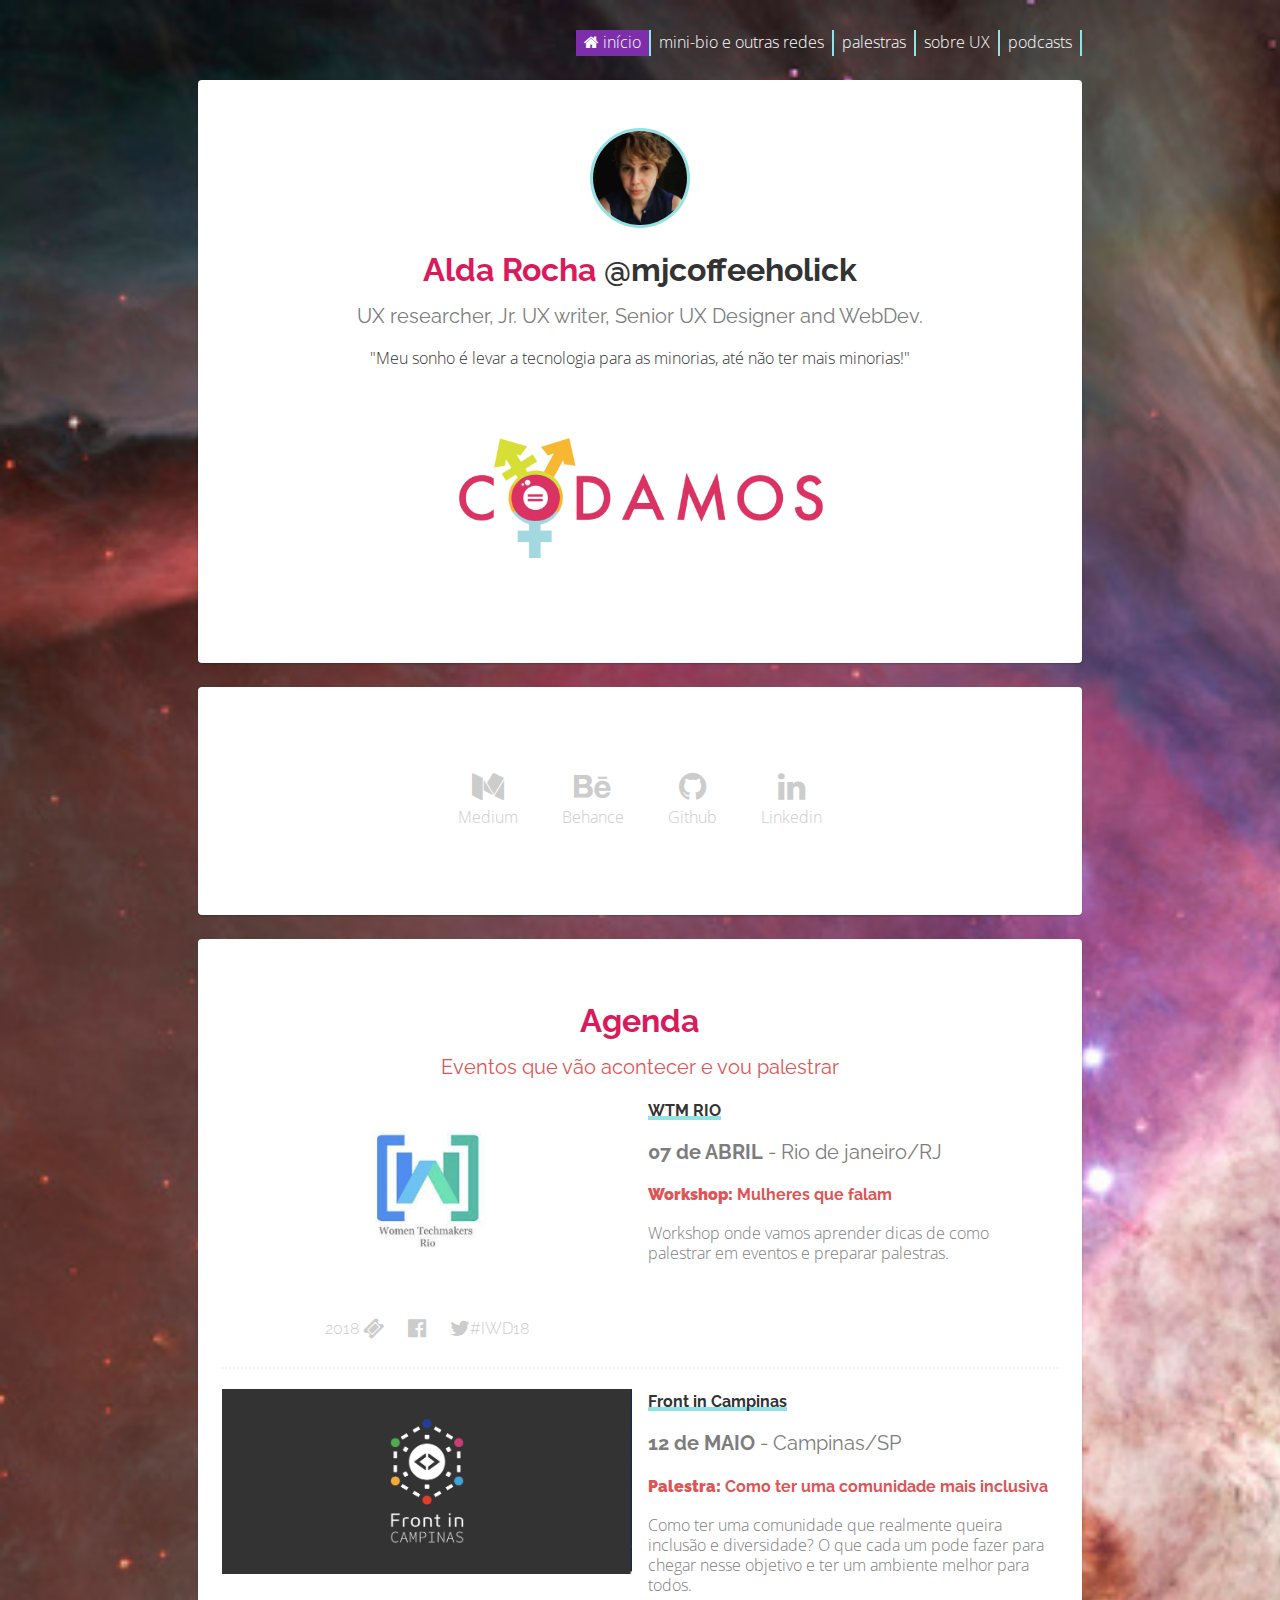
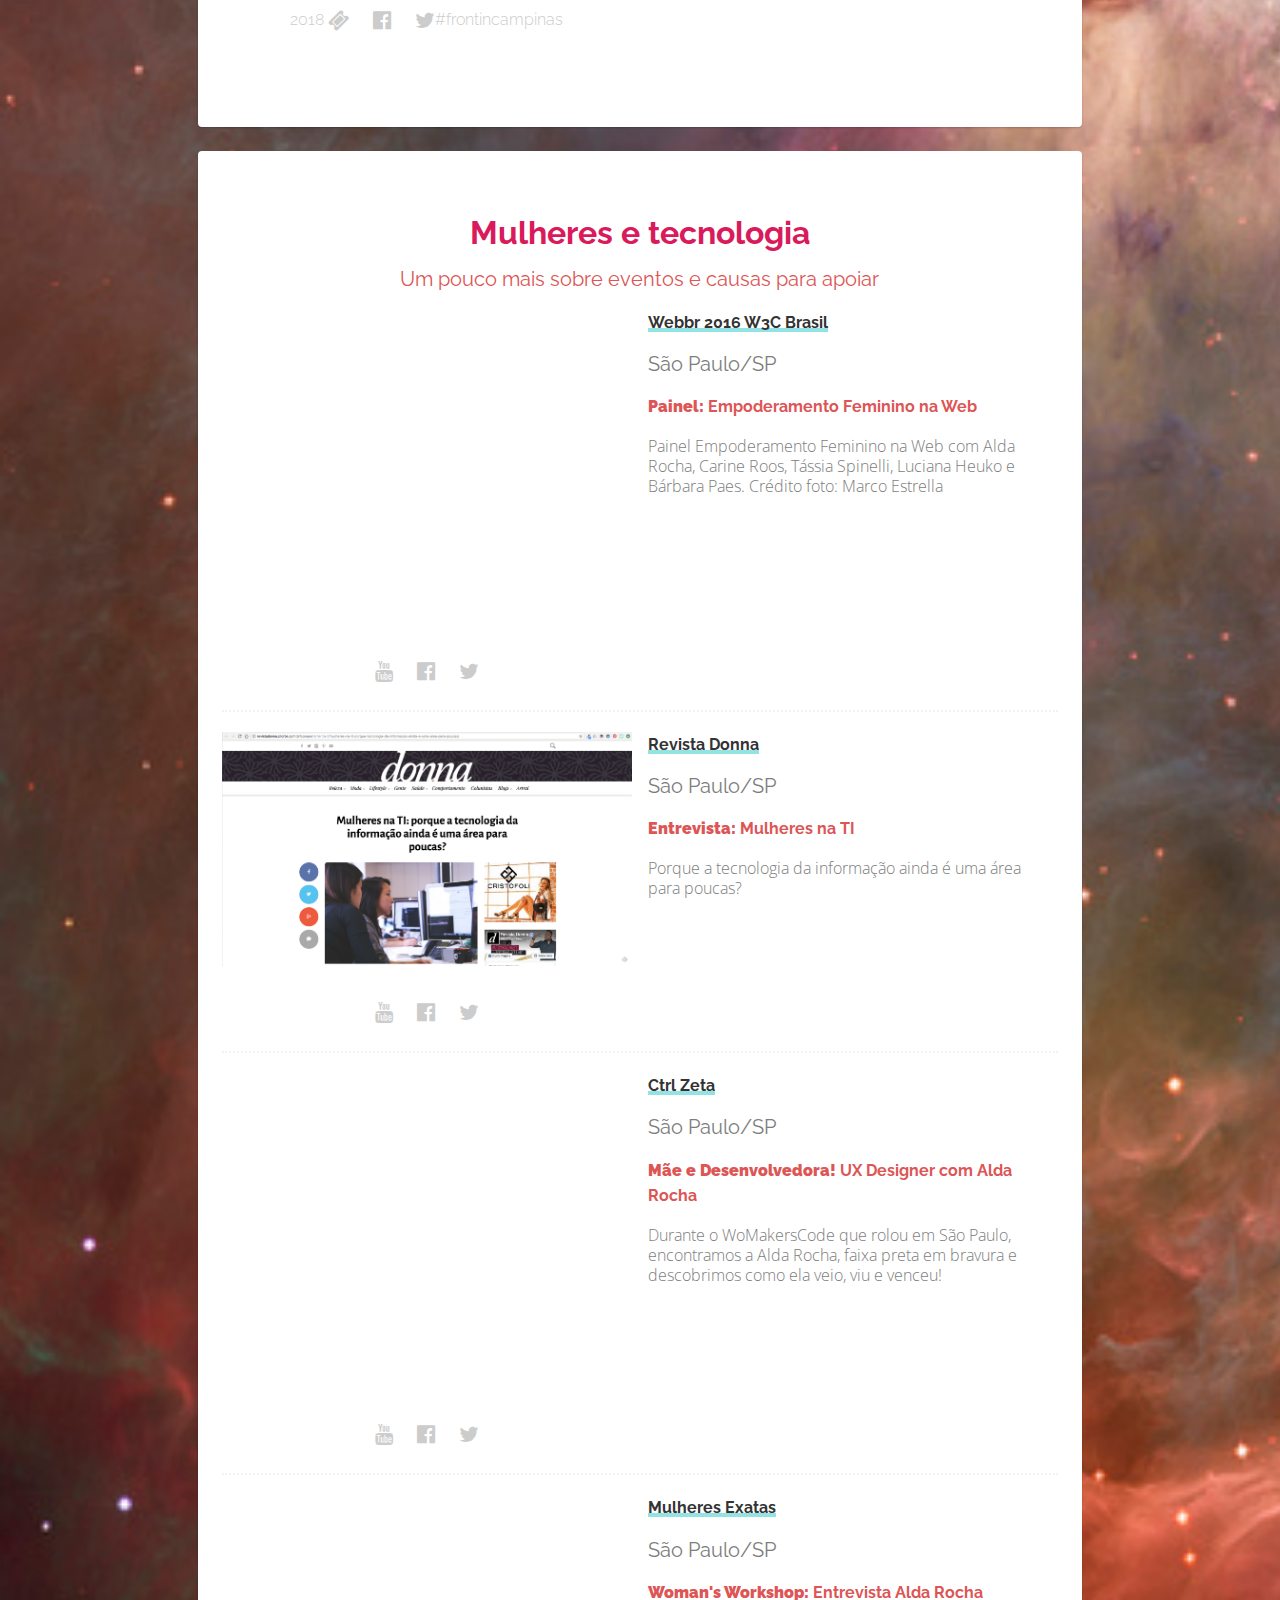
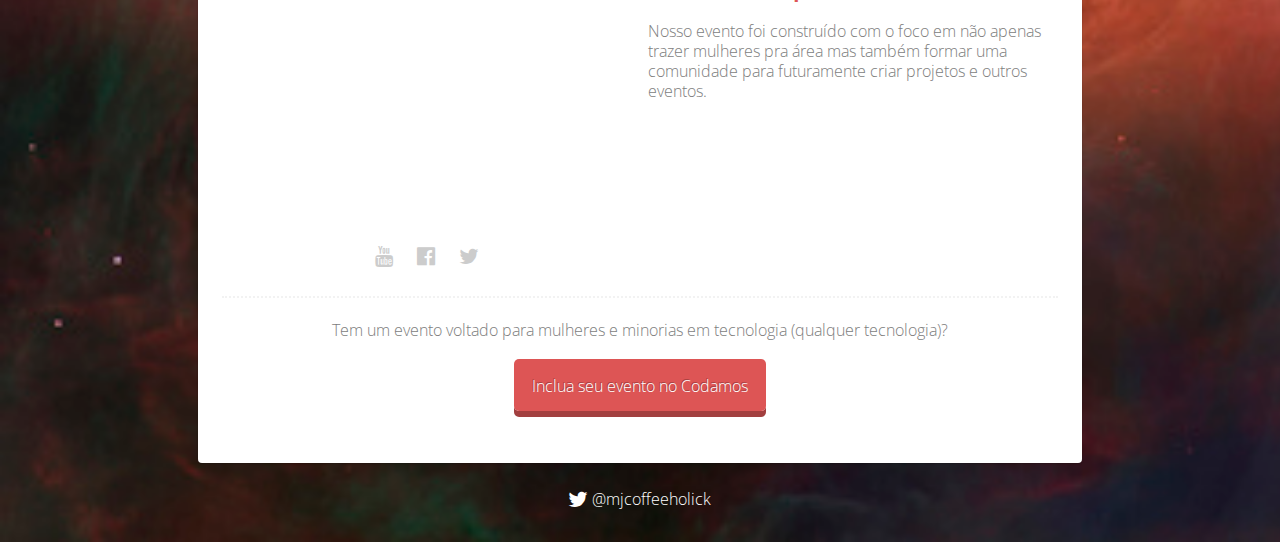
==== index.html @ 458b11f1 "Ajustando informações de agenda" ====
<!DOCTYPE html>
<html>
  <head>
    <meta charset="utf-8">
    <link rel="shortcut icon" type="image/x-icon" href="/favicon.ico">
    <link href="font-awesome/css/font-awesome.min.css" rel="stylesheet">
    <link rel="stylesheet" type="text/css" href="css/style.css">
    <link href='https://fonts.googleapis.com/css?family=Raleway|Open+Sans' rel='stylesheet' type='text/css'>
    <title>Alda Rocha @mjcoffeeholick</title>
  </head>
  <body>
  	<div class="container"> <!-- container -->

      <nav class="top-menu">
        <a href="index.html" class="top-menu-index"><i class="fa fa-home"></i> início</a>
        <a href="mini-bio.html">mini-bio e outras redes</a>
        <a href="palestras.html">palestras</a>
        <a href="sobre-ux.html">sobre UX</a>
        <a href="podcast.html">podcasts</a>
      </nav>

  		<div class="card text-center">
          <img src="images/alda-foto.jpg" alt="Alda Rocha" id="img-profile" class="img-small">
          <h1>Alda Rocha <span class="gray">@mjcoffeeholick</span></h1>
          <h2>UX researcher, Jr. UX writer, Senior UX Designer and WebDev.</h2>
          <p class="gray txt-top">"Meu sonho é levar a tecnologia para as minorias, até não ter mais minorias!"</p>
          <a href="https://www.codamos.club/" target="_blank">
            <img src="images/imagem-redes-codamos.png" alt="Logo do projeto Codamos" id="logo-highlight" alt="Codamos" title="Codamos" >
          </a>
  		</div>

  		<div class="card text-center">
  			<ul class="list-inline">
  				<li class="text-center">
            <a href="https://medium.com/@mjcoffeeholick" target="_blank" alt="Medium" title="Medium">
              <i class="fa fa-medium fa-2x"></i> <br>Medium
            </a>
          </li>
  				<li class="text-center">
  					<a href="https://www.behance.net/aldarocha" target="_blank" alt="Behance" title="Behance">
  						<i class="fa fa-behance fa-2x"></i> <br>Behance
  					</a>
  				</li>
          <li class="text-center">
            <a href="https://github.com/mjcoffeeholick" target="_blank" alt="Github" title="Github">
              <i class="fa fa-github fa-2x"></i> <br>Github
            </a>
          </li>
          <li class="text-center">
            <a href="https://br.linkedin.com/in/mjcoffeeholick" target="_blank" alt="Linkedin" title="Linkedin">
              <i class="fa fa-linkedin fa-2x"></i> <br>Linkedin
            </a>
          </li>
  			</ul>
  		</div>

  		<div class="card text-center">
  			<h1>Agenda</h1>
        <h2 class="especial-pink">Eventos que vão acontecer e vou palestrar</h2>

        <div class="item"> <!-- inicio  -->
          <div class="img-item">
            <img src="images/eventos/wtm-rio.png" alt="WTM Rio">
            <div class="ico-item">
              <ul class="list-inline-event">
                <li>2018 <i class="fa fa-ticket fa-lg"></i></li>
                <li><a href="https://www.facebook.com/semanacomp/" alt="Facebook" title="Facebook" target="_blank"><i class="fa fa-facebook-official fa-lg"></i></a></li>
                <li><a href="https://twitter.com/WTMRio" alt="Twitter" title="Twitter" target="_blank"><i class="fa fa-twitter fa-lg"></i></a><a href="https://twitter.com/search?q=%23IWD18&src=tyah" target="_blank">#IWD18</a></li>
              </ul>
            </div>
          </div>
          <div class="content-item">
            <h3><a href="http://semcomp.com.br/" target="_blank">WTM RIO</a></h3>
            <h2><strong>07 de ABRIL</strong> - Rio de janeiro/RJ</h2>
            <h3 class="especial-pink"><strong>Workshop:</strong> Mulheres que falam</h3>
            <p>Workshop onde vamos aprender dicas de como palestrar em eventos e preparar palestras.</p>
          </div>
          <div class="clear"></div>
        </div> <!-- fim -->

        <div class="item"> <!-- inicio  -->
          <div class="img-item">
            <img src="images/eventos/front-campinas.png" alt="Front in Campinas">
            <div class="ico-item">
              <ul class="list-inline-event">
                <li><a href="https://www.sympla.com.br/front-in-campinas__248102">2018 <i class="fa fa-ticket fa-lg"></i></a></li>
                <li><a href="https://www.facebook.com/CampinasFrontend" alt="Facebook" title="Facebook" target="_blank"><i class="fa fa-facebook-official fa-lg"></i></a></li>
                <li><a href="https://twitter.com/cpsfrontend" alt="Twitter" title="Twitter" target="_blank"><i class="fa fa-twitter fa-lg"></i></a><a href="https://twitter.com/hashtag/frontincampinas?src=hash" target="_blank">#frontincampinas</a></li>
              </ul>
            </div>
          </div>
          <div class="content-item">
            <h3><a href="https://frontincampinas.com.br/" target="_blank">Front in Campinas</a></h3>
            <h2><strong>12 de MAIO</strong> - Campinas/SP</h2>
            <h3 class="especial-pink"><strong>Palestra:</strong> Como ter uma comunidade mais inclusiva</h3>
            <p>Como ter uma comunidade que realmente queira inclusão e diversidade? O que cada um pode fazer para chegar nesse objetivo e ter um ambiente melhor para todos.</p>
          </div>
          <div class="clear"></div>
        </div> <!-- fim -->

        <!--<div class="item"> <!-- inicio
          <div class="img-item">
            <img src="images/eventos/" alt="...">
            <div class="ico-item">
              <ul class="list-inline-event">
                <li><a href="...">2017 <i class="fa fa-ticket fa-lg"></i></a></li>
                <li><a href="..." alt="Facebook" title="Facebook" target="_blank"><i class="fa fa-facebook-official fa-lg"></i></a></li>
                <li><a href="..." alt="Twitter" title="Twitter" target="_blank"><i class="fa fa-twitter fa-lg"></i></a><a href="..." target="_blank">...</a></li>
              </ul>
            </div>
          </div>
          <div class="content-item">
            <h3><a href="..." target="_blank">NOME DO EVENTO</a></h3>
            <h2><strong>DATA</strong> - LOCAL/ESTADO</h2>
            <h3 class="especial-pink"><strong>Palestra:</strong> NOME DA PALESTRA</h3>
            <p>SOBRE A PALESTRA</p>
          </div>
          <div class="clear"></div>
        </div> <!-- fim -->

  		</div> <!-- fim do box agenda -->

      <div class="card text-center">
        <h1>Mulheres e tecnologia</h1>
        <h2 class="especial-pink">Um pouco mais sobre eventos e causas para apoiar</h2>

        <div class="item"><!-- box W3C PAINEL -->
          <div class="img-item">
            <iframe width="100%" height="315" src="https://www.youtube.com/embed/UfJWloq9TZY" frameborder="0" allowfullscreen></iframe>
            <div class="ico-item">
              <ul class="list-inline-event">
                <li><a href="https://www.youtube.com/user/NICbrvideos/videos" alt="Canal" title="Canal" target="_blank"><i class="fa fa-youtube fa-lg"></i></a></li>
                <li><a href="https://www.facebook.com/W3CWebbr" alt="Facebook" title="Facebook" target="_blank"><i class="fa fa-facebook-official fa-lg"></i></a></li>
                <li><a href="https://twitter.com/w3cbrasil" alt="Twitter" title="Twitter" target="_blank"><i class="fa fa-twitter fa-lg"></i></a></li>
              </ul>
            </div>
          </div>
          <div class="content-item">
            <h3><a href="https://youtu.be/UfJWloq9TZY" target="_blank">Webbr 2016 W3C Brasil</a></h3>
            <h2>São Paulo/SP</h2>
            <h3 class="especial-pink"><strong>Painel:</strong> Empoderamento Feminino na Web</h3>
            <p>Painel Empoderamento Feminino na Web com Alda Rocha, Carine Roos, Tássia Spinelli, Luciana Heuko e Bárbara Paes. Crédito foto: Marco Estrella</p>
          </div>

          <div class="clear"></div>
        </div><!-- end box W3C PAINEL -->

        <div class="item"><!-- box Donna -->
          <div class="img-item">
            <img src="images/donna.png" alt="Revista Donna">
            <div class="ico-item">
              <ul class="list-inline-event">
                <li><a href="http://www.youtube.com/channel/UCelCh364oDwlfE4ClkU40-Q" alt="Canal" title="Canal" target="_blank"><i class="fa fa-youtube fa-lg"></i></a></li>
                <li><a href="https://www.facebook.com/RevistaDonna" alt="Facebook" title="Facebook" target="_blank"><i class="fa fa-facebook-official fa-lg"></i></a></li>
                <li><a href="https://twitter.com/revista_donna" alt="Twitter" title="Twitter" target="_blank"><i class="fa fa-twitter fa-lg"></i></a></li>
              </ul>
            </div>
          </div>
          <div class="content-item">
            <h3><a href="http://revistadonna.clicrbs.com.br/comportamento-2/mulheres-na-ti-porque-tecnologia-da-informacao-ainda-e-uma-area-para-poucas/" target="_blank">Revista Donna</a></h3>
            <h2>São Paulo/SP</h2>
            <h3 class="especial-pink"><strong>Entrevista:</strong> Mulheres na TI</h3>
            <p>Porque a tecnologia da informação ainda é uma área para poucas?</p>
          </div>

          <div class="clear"></div>
        </div><!-- end box Donna -->

        <div class="item"><!-- box WO MAKERS CODE -->
          <div class="img-item">
            <iframe width="100%" height="315" src="https://www.youtube.com/embed/pOfCRBAzunU" frameborder="0" allowfullscreen></iframe>
            <div class="ico-item">
              <ul class="list-inline-event">
                <li><a href="https://www.youtube.com/channel/UC1U4Sh5B5YqhzubWl3_Xkrg" alt="Canal" title="Canal" target="_blank"><i class="fa fa-youtube fa-lg"></i></a></li>
                <li><a href="https://www.facebook.com/W3CWebbr" alt="Facebook" title="Facebook" target="_blank"><i class="fa fa-facebook-official fa-lg"></i></a></li>
                <li><a href="https://twitter.com/w3cbrasil" alt="Twitter" title="Twitter" target="_blank"><i class="fa fa-twitter fa-lg"></i></a></li>
              </ul>
            </div>
          </div>
          <div class="content-item">
            <h3><a href="https://www.youtube.com/channel/UC1U4Sh5B5YqhzubWl3_Xkrg" target="_blank">Ctrl Zeta</a></h3>
            <h2>São Paulo/SP</h2>
            <h3 class="especial-pink"><strong>Mãe e Desenvolvedora!</strong> UX Designer com Alda Rocha</h3>
            <p>Durante o WoMakersCode que rolou em São Paulo, encontramos a Alda Rocha, faixa preta em bravura e descobrimos como ela veio, viu e venceu!</p>
          </div>

          <div class="clear"></div>
        </div><!-- end box WO MAKERS CODE -->

        <div class="item"><!-- box MULHERES EXATAS -->
          <div class="img-item">
            <iframe width="100%" height="315" src="https://www.youtube.com/embed/BHLjquGT2ho" frameborder="0" allowfullscreen></iframe>
            <div class="ico-item">
              <ul class="list-inline-event">
                <li><a href="https://www.youtube.com/channel/UChUlwAnSdlxXft-Al-PM2tw" alt="Canal" title="Canal" target="_blank"><i class="fa fa-youtube fa-lg"></i></a></li>
                <li><i class="fa fa-facebook-official fa-lg"></i></li>
                <li><i class="fa fa-twitter fa-lg"></i></li>
              </ul>
            </div>
          </div>
          <div class="content-item">
            <h3><a href="https://www.youtube.com/channel/UChUlwAnSdlxXft-Al-PM2tw" target="_blank">Mulheres Exatas</a></h3>
            <h2>São Paulo/SP</h2>
            <h3 class="especial-pink"><strong>Woman's Workshop:</strong> Entrevista Alda Rocha</h3>
            <p>Nosso evento foi construído com o foco em não apenas trazer mulheres pra área mas também formar uma comunidade para futuramente criar projetos e outros eventos.</p>
          </div>

          <div class="clear"></div>
        </div><!-- end box MULHERES EXATAS -->

          <p class="txt-top">Tem um evento voltado para mulheres e minorias em tecnologia (qualquer tecnologia)?</p>
          <div class="btn-top">
            <a href="https://www.codamos.club/eventos" class="button-3d-red" target="_blank">Inclua seu evento no Codamos</a>
          </div>
      </div>

      <nav class="footer-menu">
          <a href="https://twitter.com/mjcoffeeholick" alt="Twitter" title="Twitter" target="_blank">
            <i class="fa fa-twitter fa-lg" alt="Twitter" title="Twitter"></i> @mjcoffeeholick
          </a>
      </nav>

    </div> <!-- container -->
  </body>
</html>
<!-- end of file -->
---- css/style.css ----
/* style.css */
body {
	background: #EBEBEB;
    background-image: url(../images/bg-space.jpg);
    background-size: cover;
    font-family: 'Open Sans', sans-serif;
    font-weight: 300;
    color: #7d7d7d;
    font-size: 1em;
    line-height: 1.6em;
}

* { box-sizing: border-box; }

h1, h2, h3, h4 {
	font-family: 'Raleway', sans-serif;
}

h1 {
    color: #d91a5b;
    font-size: 2em;
}

h2 {
    font-size: 1.25em;
    font-weight: 400;
}

h3 {
    font-size: 1em;
    font-weight: 300;
}


a {
    text-decoration: none;
    color: #333;
}

h3 a {
    -webkit-box-shadow: inset 0 -4px 0 #93e3e5;
    -moz-box-shadow: inset 0 -4px 0 #93e3e5;
    box-shadow: inset 0 -4px 0 #93e3e5;
    font-weight: bold;
}

h3 a:hover {
    -webkit-box-shadow: inset 0 -4px 0 #93e3e5;
    -moz-box-shadow: inset 0 -4px 0 #93e3e5;
    box-shadow: inset 0 -4px 0 #93e3e5;
    font-weight: bold;
}

h3 a:visited {
    -webkit-box-shadow: inset 0 -4px 0 #238282;
    -moz-box-shadow: inset 0 -4px 0 #238282;
    box-shadow: inset 0 -4px 0 #238282;
    font-weight: bold;
}

h4 a {
    color: #ccc;
    padding: 0;
    margin: 0;
}

h4 a:hover {
    color: #7d7d7d;
    padding: 0;
    margin: 0;
}

ul, menu, dir {
    display: block;
    list-style-type: disc;
    -webkit-margin-before: 1em;
    -webkit-margin-after: 1em;
    -webkit-margin-start: 0px;
    -webkit-margin-end: 0px;
    -webkit-padding-start: 40px;
}

/* IDs */
#img-profile {
    border: 3px solid #93e3e5;
    border-radius: 50%;
}
#logo-highlight {
    width: 50%;
}
#img-2017 {
    width: 50%;
}
/* CLASS */
.titles {font-family: 'Raleway', sans-serif;}
.clear {clear: both;}

.img-small {
    width: 100px;
    height: 100px;
}
.links-ico {
    width: 100%;
    padding-bottom: 20px;
    color: #ccc;
}
.links-ico a {
    width: 100%;
    padding-bottom: 20px;
    color: #7d7d7d;
    text-decoration: none;
}
.links-ico a:visited {
    width: 100%;
    padding-bottom: 20px;
    color: #7d7d7d;
    text-decoration: none;
}
.links-ico a:hover {
    width: 100%;
    padding-bottom: 20px;
    color: #DD5555;
    text-decoration: none;
}
.links-ico-item {
    display: inline;
    margin-right: 5px;
}
.container {
    width: 70%;
    margin: 30px auto;
}
.text-center {
    text-align: center;
}
.top-menu {
    display: flex;
    justify-content: flex-end;
    align-items: center;
    margin: 1.5em 0;
}

.top-menu a {
    padding: 0 0.5em;
    border-right: 2px solid #93e3e5;
    color: #fff;
}

.top-menu a:hover { color: #d91a5b; }

.top-menu-index {
    background: #7d2eaa;
}
.footer-menu {
    display: flex;
    justify-content: center;
    align-items: center;
    margin: 1.5em;
}

.footer-menu a {
    color: #fff;
}

.footer-menu a:hover {
    color: #d91a5b;
}

.card {
    background: #fff;
    padding: 3em 1.5em;
    margin-bottom: 1.5em;
    border-radius: 4px;
    box-shadow: 0px 1px 2px 0px rgba(0, 0, 0, 0.2);
}

.mini-bio {
    display: flex;
    flex-wrap: wrap;
    margin: 3em;
}

.mini-bio-photo {
    flex: 1 0 50%;
}

.mini-bio-content {
    flex: 1 1 50%;
}

.mini-bio-text { text-align: justify; }

.mini-bio-content h2 {
    margin: 1.5em 0;
}
.card-footer {
    background: #fff;
    padding: 20px;
    margin-bottom: 20px;
    border-radius: 4px;
    box-shadow: 0px 1px 2px 0px rgba(0, 0, 0, 0.2);
}
.card-footer p a {
    -webkit-box-shadow: inset 0 -4px 0 #93e3e5;
    -moz-box-shadow: inset 0 -4px 0 #93e3e5;
    box-shadow: inset 0 -4px 0 #93e3e5;
    font-weight: bold;
}
.card-footer p a:hover {
    -webkit-box-shadow: inset 0 -4px 0 #93e3e5;
    -moz-box-shadow: inset 0 -4px 0 #93e3e5;
    box-shadow: inset 0 -4px 0 #93e3e5;
    font-weight: bold;
}
.card-footer p a:visited {
    -webkit-box-shadow: inset 0 -4px 0 #238282;
    -moz-box-shadow: inset 0 -4px 0 #238282;
    box-shadow: inset 0 -4px 0 #238282;
    font-weight: bold;
}
.txt-top {
    font-weight: 300;
    text-align: center;
}
.btn-top {
    text-align: center;
    padding: 15px;
}
.button-3d-red {
    position:relative;
    width: auto;
    color:#fff;
    text-decoration:none;
    text-shadow: -1px -1px #a23f3f;
    border-radius:5px;
    background:#dd5555;
    text-align:center;
    font-size: 1.0em;
    padding:16px 18px 14px;

    -webkit-transition: all 0.1s;
    -moz-transition: all 0.1s;
    transition: all 0.1s;

    -webkit-box-shadow: 0px 6px 0px #a23f3f;
    -moz-box-shadow: 0px 6px 0px #a23f3f;
    box-shadow: 0px 6px 0px #a23f3f;
}
.button-3d-red:hover {
    position:relative;
    width: auto;
    color:#fff;
    text-decoration:none;
    text-shadow: 1px 1px #333;
    border-radius:5px;
    background:#a23f3f;
    text-align:center;
    font-size: 1.0em;
    padding:16px 18px 14px;

    -webkit-transition: all 0.1s;
    -moz-transition: all 0.1s;
    transition: all 0.1s;

    -webkit-box-shadow: 0px 6px 0px #6e2c2c;
    -moz-box-shadow: 0px 6px 0px #6e2c2c;
    box-shadow: 0px 6px 0px #6e2c2c;
}
.button-3d-blue {
    position:relative;
    width: auto;
    color:#fff;
    text-decoration:none;
    text-shadow: -1px -1px #44a8aa;
    border-radius:5px;
    background:#74c6c8;
    text-align:center;
    font-size: 1.0em;
    padding:16px 18px 14px;

    -webkit-transition: all 0.1s;
    -moz-transition: all 0.1s;
    transition: all 0.1s;

    -webkit-box-shadow: 0px 6px 0px #186c6e;
    -moz-box-shadow: 0px 6px 0px #186c6e;
    box-shadow: 0px 6px 0px #186c6e;
}
.button-3d-blue:hover {
    position:relative;
    width: auto;
    color:#fff;
    text-decoration:none;
    text-shadow: 1px 1px #44a8aa;
    border-radius:5px;
    background:#62bec0;
    text-align:center;
    font-size: 1.0em;
    padding:16px 18px 14px;

    -webkit-transition: all 0.1s;
    -moz-transition: all 0.1s;
    transition: all 0.1s;

    -webkit-box-shadow: 0px 6px 0px #186c6e;
    -moz-box-shadow: 0px 6px 0px #186c6e;
    box-shadow: 0px 6px 0px #186c6e;
}
.button-3d-pink {
    position:relative;
    width: auto;
    color:#fff;
    text-decoration:none;
    text-shadow: -1px -1px #a23f3f;
    border-radius:5px;
    background:#dd5555;
    text-align:center;
    font-size: 1.0em;
    padding:16px 18px 14px;

    -webkit-transition: all 0.1s;
    -moz-transition: all 0.1s;
    transition: all 0.1s;

    -webkit-box-shadow: 0px 6px 0px #a23f3f;
    -moz-box-shadow: 0px 6px 0px #a23f3f;
    box-shadow: 0px 6px 0px #a23f3f;
}
.button-3d-pink:hover {
    position:relative;
    width: auto;
    color:#fff;
    text-decoration:none;
    text-shadow: -1px -1px #333;
    border-radius:5px;
    background:#333;
    text-align:center;
    font-size: 1.0em;
    padding:16px 18px 14px;

    -webkit-transition: all 0.1s;
    -moz-transition: all 0.1s;
    transition: all 0.1s;

    -webkit-box-shadow: 0px 6px 0px #a23f3f;
    -moz-box-shadow: 0px 6px 0px #a23f3f;
    box-shadow: 0px 6px 0px #a23f3f;
}
.btn-pink {
    background-color: #ED1E6B;
    color: white;
    font-weight: 500;
    padding: 10px;
    border-radius: 4px;
    text-decoration: none;
}
.btn-pink:hover {
    background-color: #333;
    color: white;
    font-weight: 500;
    padding: 10px;
    border-radius: 4px;
    text-decoration: none;
}
.btn-yellow {
    background-color: #F8B517;
    color: white;
    font-weight: 500;
    padding: 10px;
    border-radius: 4px;
    text-decoration: none;
}
.btn-yellow:hover {
    background-color: #333;
    color: white;
    font-weight: 500;
    padding: 10px;
    border-radius: 4px;
    text-decoration: none;
}
ul.list-inline {
    padding-left: 0;
}
ul.list-inline-event {
    padding-left: 0;
}
ul.list-inline li {
    display: inline-block;
    padding: 20px;
}
ul.list-inline-event li {
    display: inline-block;
    padding: 10px;
    color: #ccc;
}
ul.list-inline a {
	color: #ccc;
    text-decoration: none;
}
ul.list-inline a:hover {
    color: #333;
    text-decoration: none;
}
ul.list-inline-event a {
    color: #ccc;
    text-decoration: none;
}
ul.list-inline-event a:hover {
    color: #333;
    text-decoration: none;
}
.item {
	width: 100%;
	margin-bottom: 20px;
	font-weight: 300;
    font-size: 1em;
    line-height: 1.6em;
    border-bottom: 2px dotted #f2f2f2;
}
.item:last-child {
    border-bottom: none;
}
.item-gray {
	width: 100%;
	margin-bottom: 20px;
	background: #f4f4f4;
	font-weight: 300;
    font-size: 1em;
    line-height: 1.6em;
}
.item img {
	width: 100%;
}
.item-gray img {
	width: 100%;
}
.img-item {
	float: left;
	width: 49%;
}

.img-item-double-left { float: left; width: 50%; object-fit: cover; }
.img-item-double-right { float: right; width: 50%; object-fit: cover; }
.ico-item {
    font-family: 'Raleway', sans-serif;
}

.content-item {
	float: right;
	width: 49%;
	text-align: left;
	margin-left: 2%;
}
.content-item h3 {
	padding: 0px;
	margin: 0px;
	font-weight: bold;
}
.content-item p {
	padding-right: 10px;
    line-height: 20px;
}

/* COLOR CLASS */
.gray {
	color: #333;
}
.especial-pink {
    color: #DD5555;
}
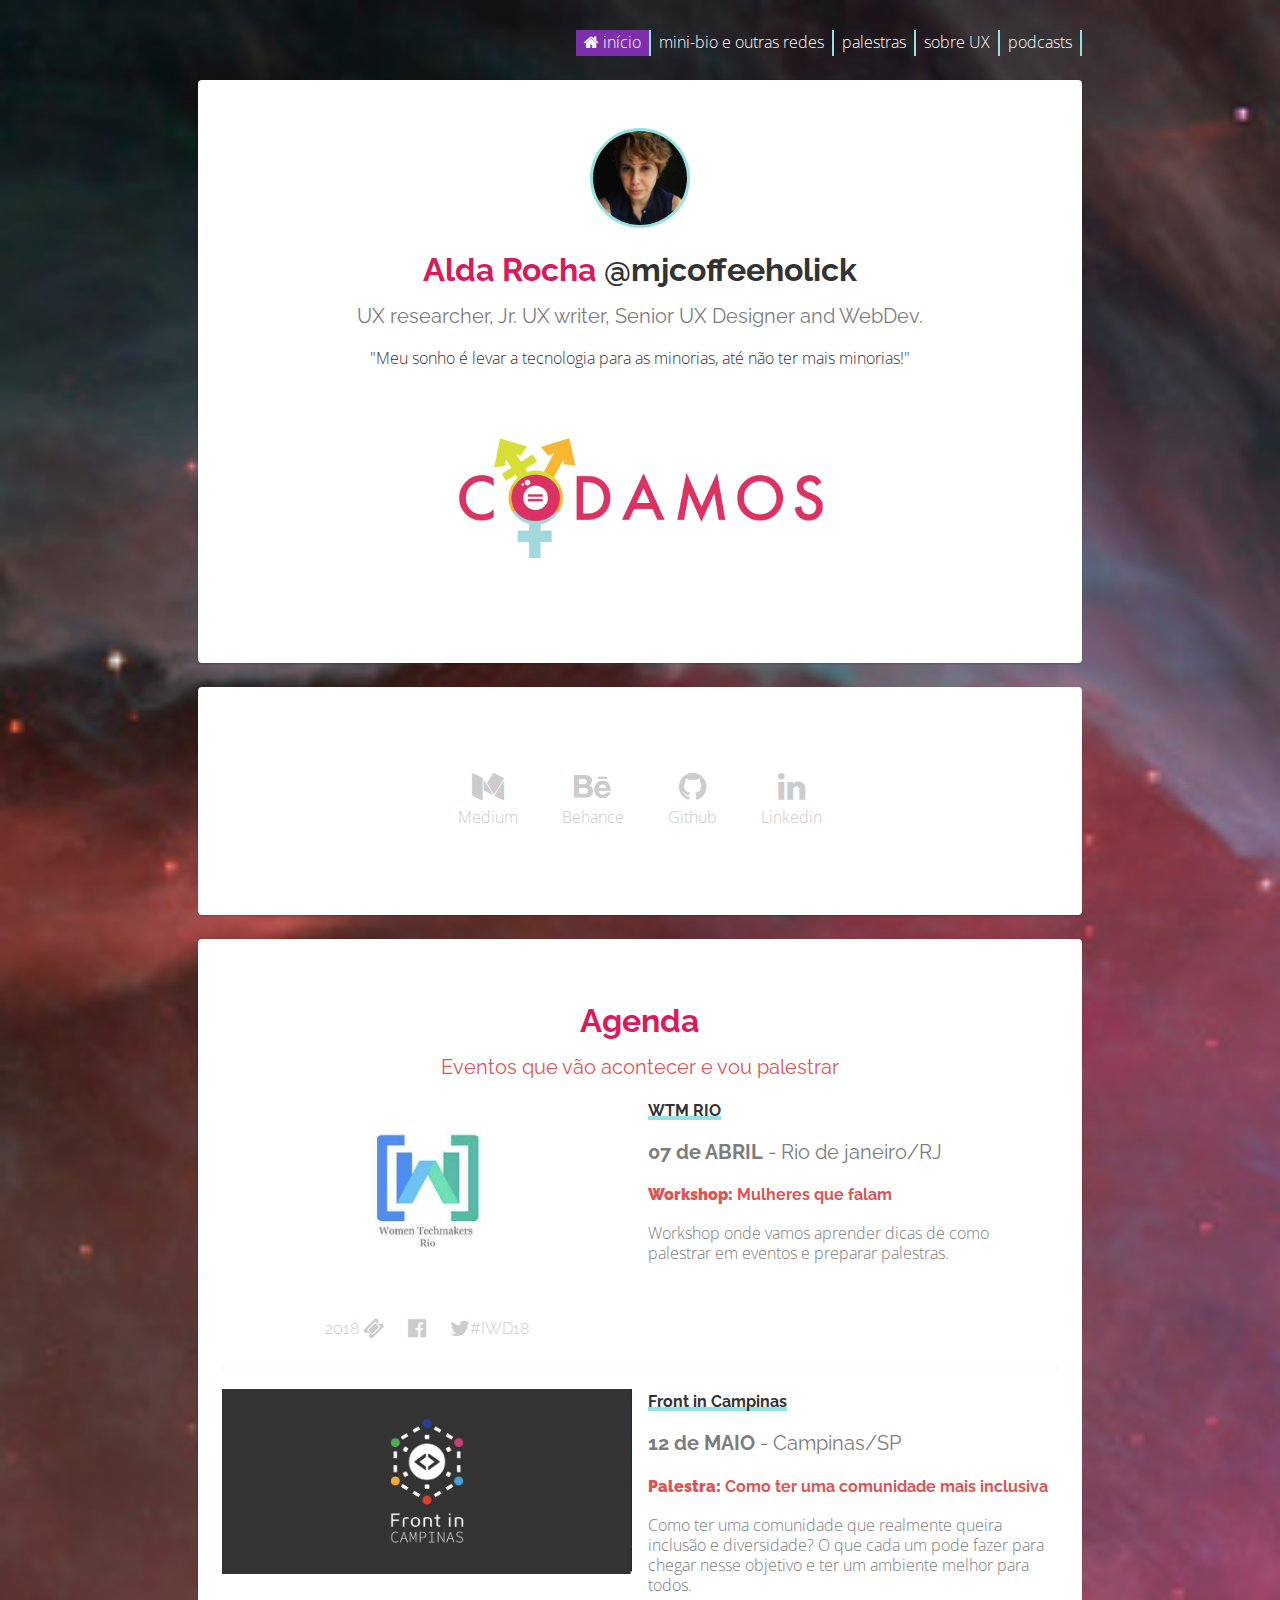
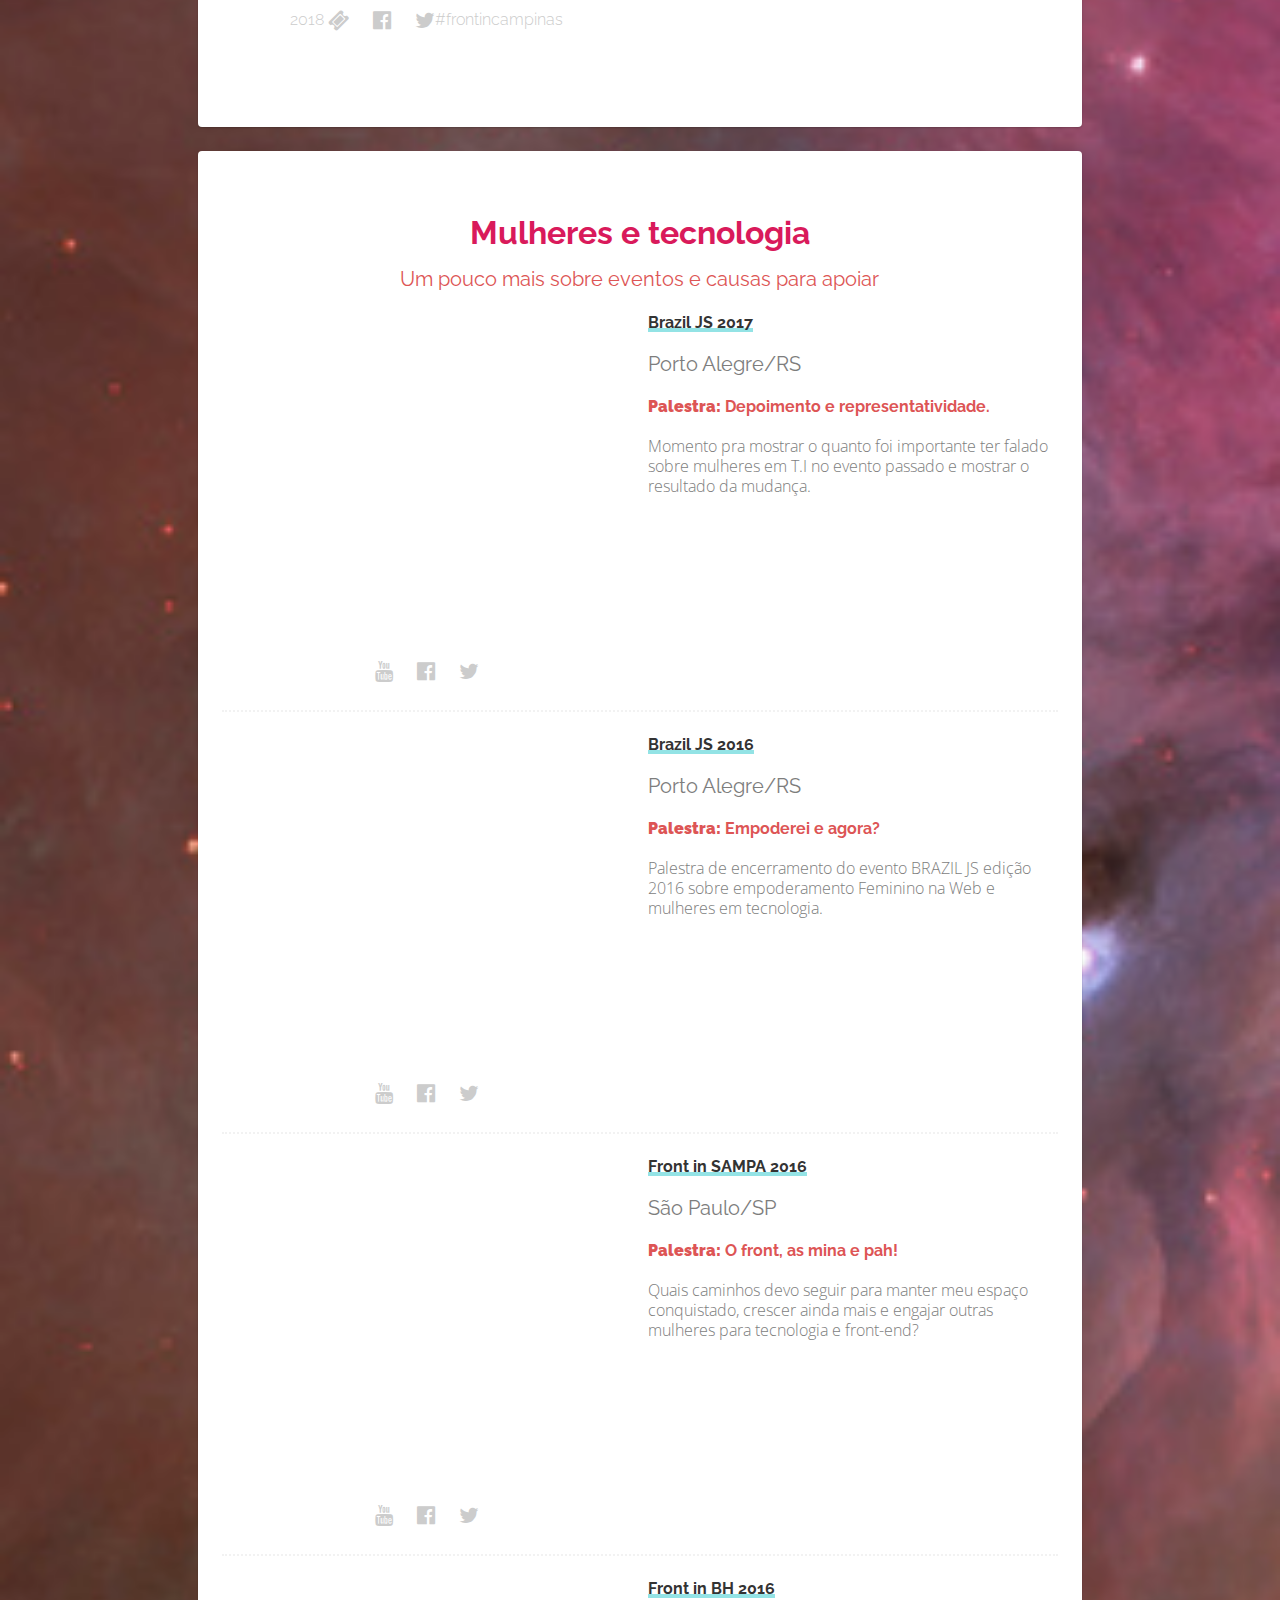
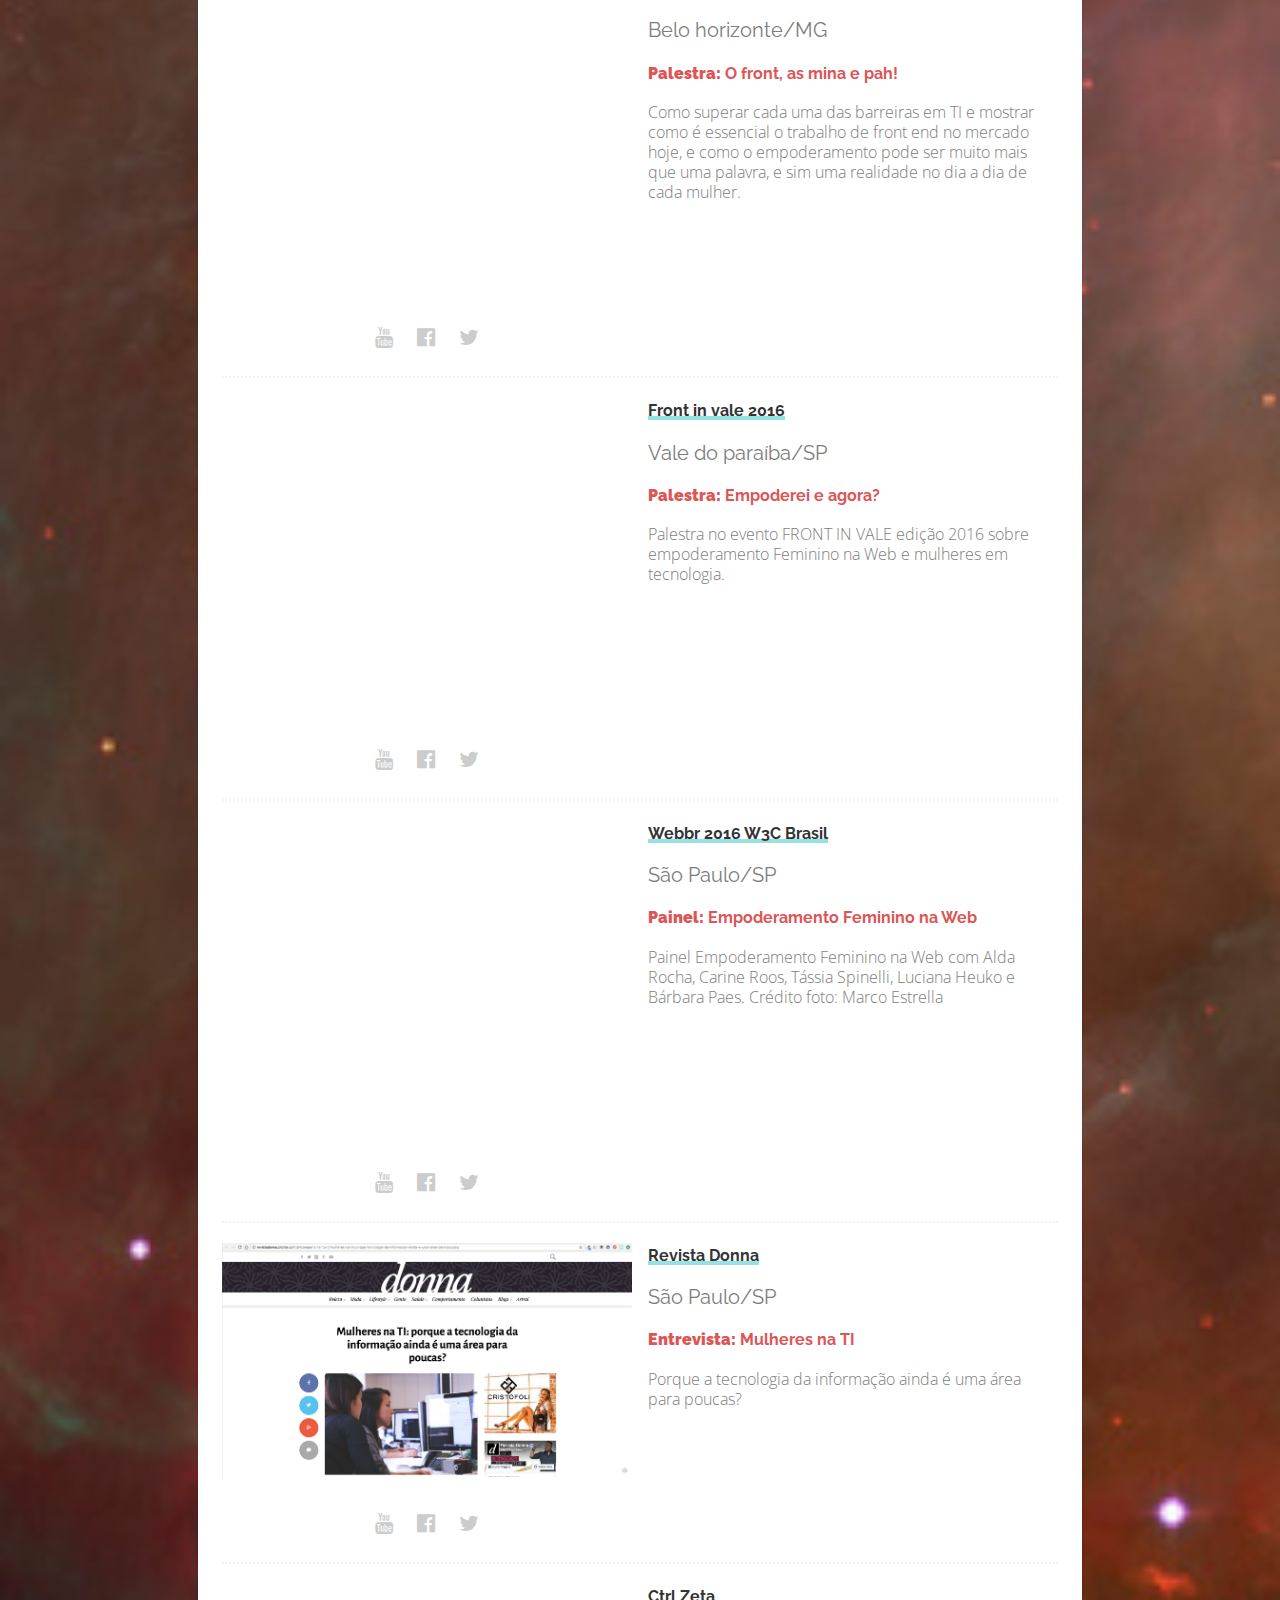
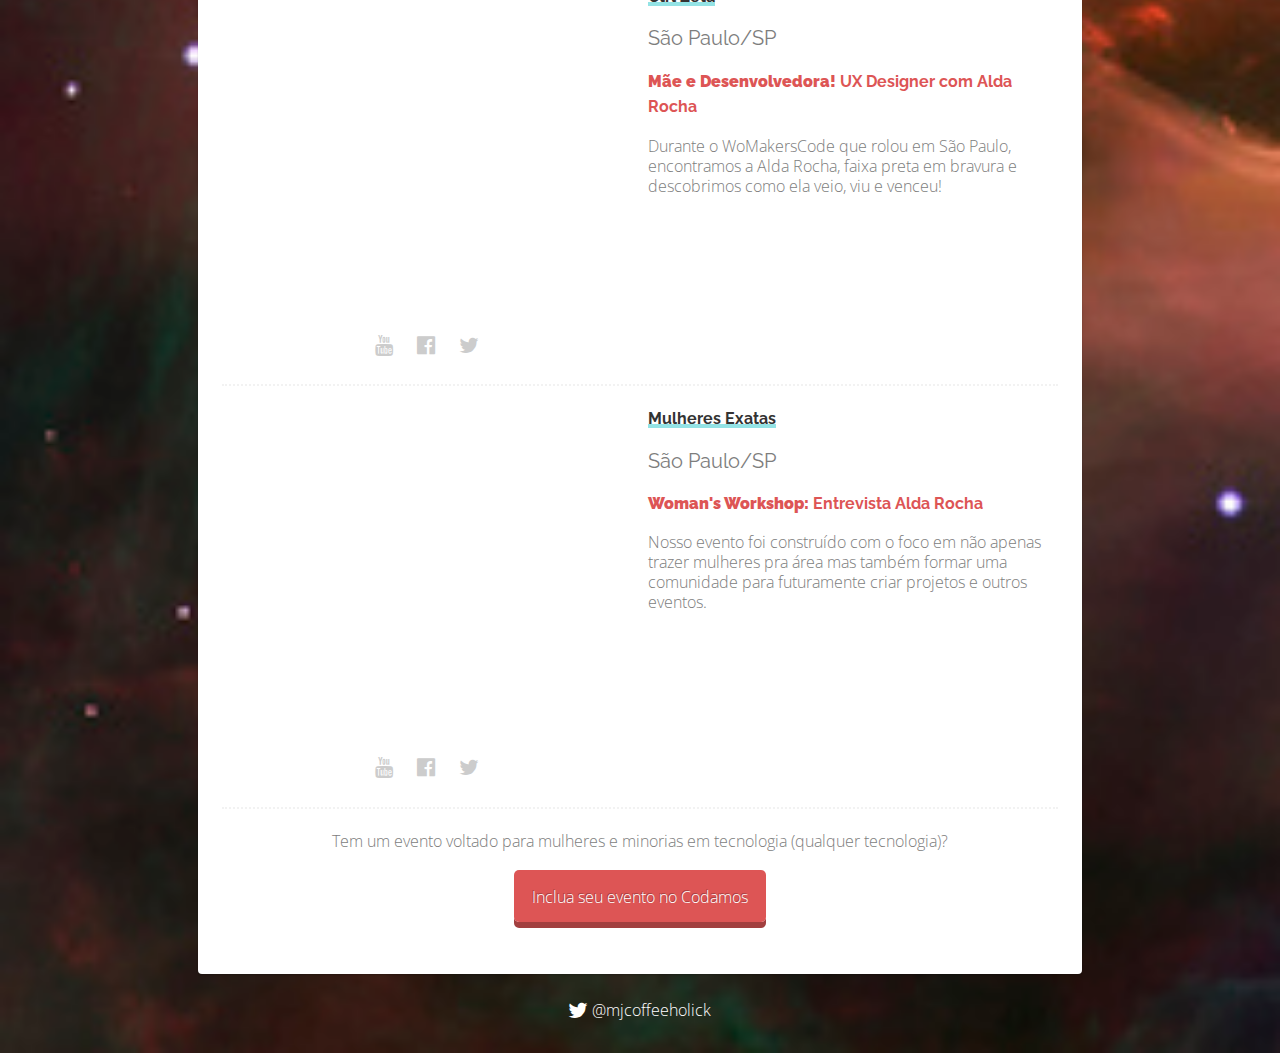
==== commit fd71f629: "Incluindo palestras sobre mulheres em TI" ====
--- a/index.html
+++ b/index.html
@@ -124,6 +124,111 @@
         <h1>Mulheres e tecnologia</h1>
         <h2 class="especial-pink">Um pouco mais sobre eventos e causas para apoiar</h2>
 
+        <div class="item"><!-- box BRAZIL JS 2017 -->
+          <div class="img-item">
+            <iframe width="100%" height="315" src="https://www.youtube.com/embed/Ahd9bOQ9KF8" frameborder="0" allowfullscreen></iframe>
+            <div class="ico-item">
+              <ul class="list-inline-event">
+                <li><a href="https://www.youtube.com/user/BrazilJS/videos" alt="Canal" title="Canal" target="_blank"><i class="fa fa-youtube fa-lg"></i></a></li>
+                <li><a href="https://www.facebook.com/braziljs" alt="Facebook" title="Facebook" target="_blank"><i class="fa fa-facebook-official fa-lg"></i></a></li>
+                <li><a href="https://twitter.com/braziljs" alt="Twitter" title="Twitter" target="_blank"><i class="fa fa-twitter fa-lg"></i></a></li>
+              </ul>
+            </div>
+          </div>
+          <div class="content-item">
+            <h3><a href="https://www.youtube.com/channel/UCnLdHOuue5i1O7TsH6oh07w" target="_blank">Brazil JS 2017</a></h3>
+            <h2>Porto Alegre/RS</h2>
+            <h3 class="especial-pink"><strong>Palestra:</strong> Depoimento e representatividade.</h3>
+            <p>Momento pra mostrar o quanto foi importante ter falado sobre mulheres em T.I no evento passado e mostrar o resultado da mudança.</p>
+          </div>
+
+          <div class="clear"></div>
+        </div><!-- end box BRAZIL JS 2017 -->
+
+        <div class="item"><!-- box BRAZIL JS 2016 -->
+          <div class="img-item">
+            <iframe width="100%" height="315" src="https://www.youtube.com/embed/nYoVKGvn0ms" frameborder="0" allowfullscreen></iframe>
+            <div class="ico-item">
+              <ul class="list-inline-event">
+                <li><a href="https://www.youtube.com/user/BrazilJS/videos" alt="Canal" title="Canal" target="_blank"><i class="fa fa-youtube fa-lg"></i></a></li>
+                <li><a href="https://www.facebook.com/braziljs" alt="Facebook" title="Facebook" target="_blank"><i class="fa fa-facebook-official fa-lg"></i></a></li>
+                <li><a href="https://twitter.com/braziljs" alt="Twitter" title="Twitter" target="_blank"><i class="fa fa-twitter fa-lg"></i></a></li>
+              </ul>
+            </div>
+          </div>
+          <div class="content-item">
+            <h3><a href="https://www.youtube.com/channel/UCnLdHOuue5i1O7TsH6oh07w" target="_blank">Brazil JS 2016</a></h3>
+            <h2>Porto Alegre/RS</h2>
+            <h3 class="especial-pink"><strong>Palestra:</strong> Empoderei e agora?</h3>
+            <p>Palestra de encerramento do evento BRAZIL JS edição 2016 sobre empoderamento Feminino na Web e mulheres em tecnologia.</p>
+          </div>
+
+          <div class="clear"></div>
+        </div><!-- end box BRAZIL JS 2016 -->
+
+        <div class="item"><!-- box FRONT IN SAMPA 2016 -->
+          <div class="img-item">
+            <iframe width="100%" height="315" src="https://www.youtube.com/embed/YQ9oAps5eVY" frameborder="0" allowfullscreen></iframe>
+            <div class="ico-item">
+              <ul class="list-inline-event">
+                <li><a href="https://www.youtube.com/channel/UCwoGd_KU0OxiVT5r-rPrzWA/videos" alt="Canal" title="Canal" target="_blank"><i class="fa fa-youtube fa-lg"></i></a></li>
+                <li><a href="https://www.facebook.com/frontinsp" alt="Facebook" title="Facebook" target="_blank"><i class="fa fa-facebook-official fa-lg"></i></a></li>
+                <li><a href="https://twitter.com/frontinsampa" alt="Twitter" title="Twitter" target="_blank"><i class="fa fa-twitter fa-lg"></i></a></li>
+              </ul>
+            </div>
+          </div>
+          <div class="content-item">
+            <h3><a href="https://www.youtube.com/channel/UCwoGd_KU0OxiVT5r-rPrzWA" target="_blank">Front in SAMPA 2016</a></h3>
+            <h2>São Paulo/SP</h2>
+            <h3 class="especial-pink"><strong>Palestra:</strong> O front, as mina e pah!</h3>
+            <p>Quais caminhos devo seguir para manter meu espaço conquistado, crescer ainda mais e engajar outras mulheres para tecnologia e front-end?</p>
+          </div>
+
+          <div class="clear"></div>
+        </div><!-- end box FRONT IN SAMPA 2016 -->
+
+        <div class="item"><!-- box FRONT IN BH 2016 -->
+          <div class="img-item">
+            <iframe width="100%" height="315" src="https://www.youtube.com/embed/LNDdDkuwUDY" frameborder="0" allowfullscreen></iframe>
+            <div class="ico-item">
+              <ul class="list-inline-event">
+                <li><a href="https://www.youtube.com/user/frontinbh/videos" alt="Canal" title="Canal" target="_blank"><i class="fa fa-youtube fa-lg"></i></a></li>
+                <li><a href="https://www.facebook.com/FrontInBH/" alt="Facebook" title="Facebook" target="_blank"><i class="fa fa-facebook-official fa-lg"></i></a></li>
+                <li><a href="https://twitter.com/frontinbh" alt="Twitter" title="Twitter" target="_blank"><i class="fa fa-twitter fa-lg"></i></a></li>
+              </ul>
+            </div>
+          </div>
+          <div class="content-item">
+            <h3><a href="https://www.youtube.com/channel/UC9Dvz8MBr06QlMhuduphndg" target="_blank">Front in BH 2016</a></h3>
+            <h2>Belo horizonte/MG</h2>
+            <h3 class="especial-pink"><strong>Palestra:</strong> O front, as mina e pah!</h3>
+            <p>Como superar cada uma das barreiras em TI e mostrar como é essencial o trabalho de front end no mercado hoje, e como o empoderamento pode ser muito mais que uma palavra, e sim uma realidade no dia a dia de cada mulher.</p>
+          </div>
+
+          <div class="clear"></div>
+        </div><!-- end box FRONT IN BH 2016 -->
+
+        <div class="item"><!-- box FRONT IN VALE 2016 -->
+          <div class="img-item">
+            <iframe width="100%" height="315" src="https://www.youtube.com/embed/u4YlppIDbAE" frameborder="0" allowfullscreen></iframe>
+            <div class="ico-item">
+              <ul class="list-inline-event">
+                <li><a href="https://www.youtube.com/channel/UC293K2nsD2nb3KGrc2OMvnQ/videos" alt="Canal" title="Canal" target="_blank"><i class="fa fa-youtube fa-lg"></i></a></li>
+                <li><a href="https://www.facebook.com/frontinvale" alt="Facebook" title="Facebook" target="_blank"><i class="fa fa-facebook-official fa-lg"></i></a></li>
+                <li><a href="https://twitter.com/frontinvale" alt="Twitter" title="Twitter" target="_blank"><i class="fa fa-twitter fa-lg"></i></a></li>
+              </ul>
+            </div>
+          </div>
+          <div class="content-item">
+            <h3><a href="https://www.youtube.com/channel/UC293K2nsD2nb3KGrc2OMvnQ" target="_blank">Front in vale 2016</a></h3>
+            <h2>Vale do paraíba/SP</h2>
+            <h3 class="especial-pink"><strong>Palestra:</strong> Empoderei e agora?</h3>
+            <p>Palestra no evento FRONT IN VALE edição 2016 sobre empoderamento Feminino na Web e mulheres em tecnologia.</p>
+          </div>
+
+          <div class="clear"></div>
+        </div><!-- end box FRONT IN VALE 2016 -->
+
         <div class="item"><!-- box W3C PAINEL -->
           <div class="img-item">
             <iframe width="100%" height="315" src="https://www.youtube.com/embed/UfJWloq9TZY" frameborder="0" allowfullscreen></iframe>
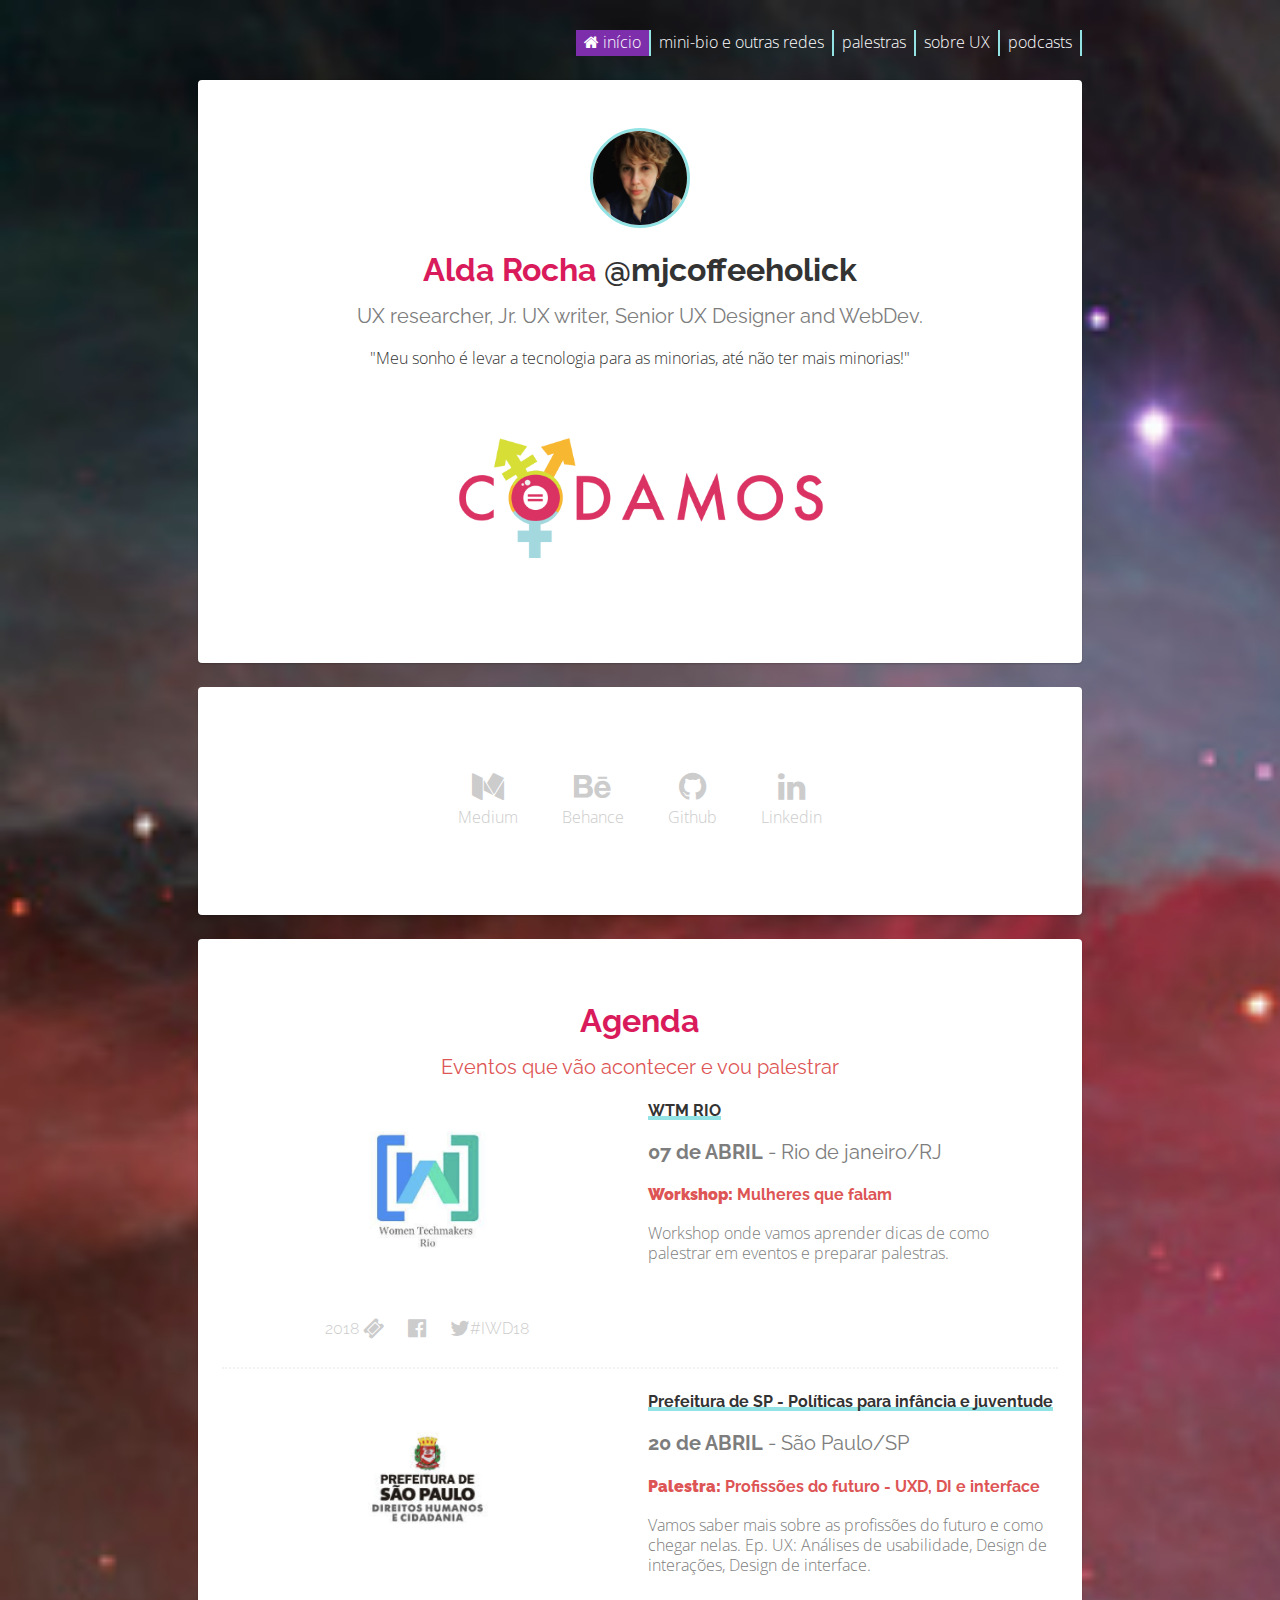
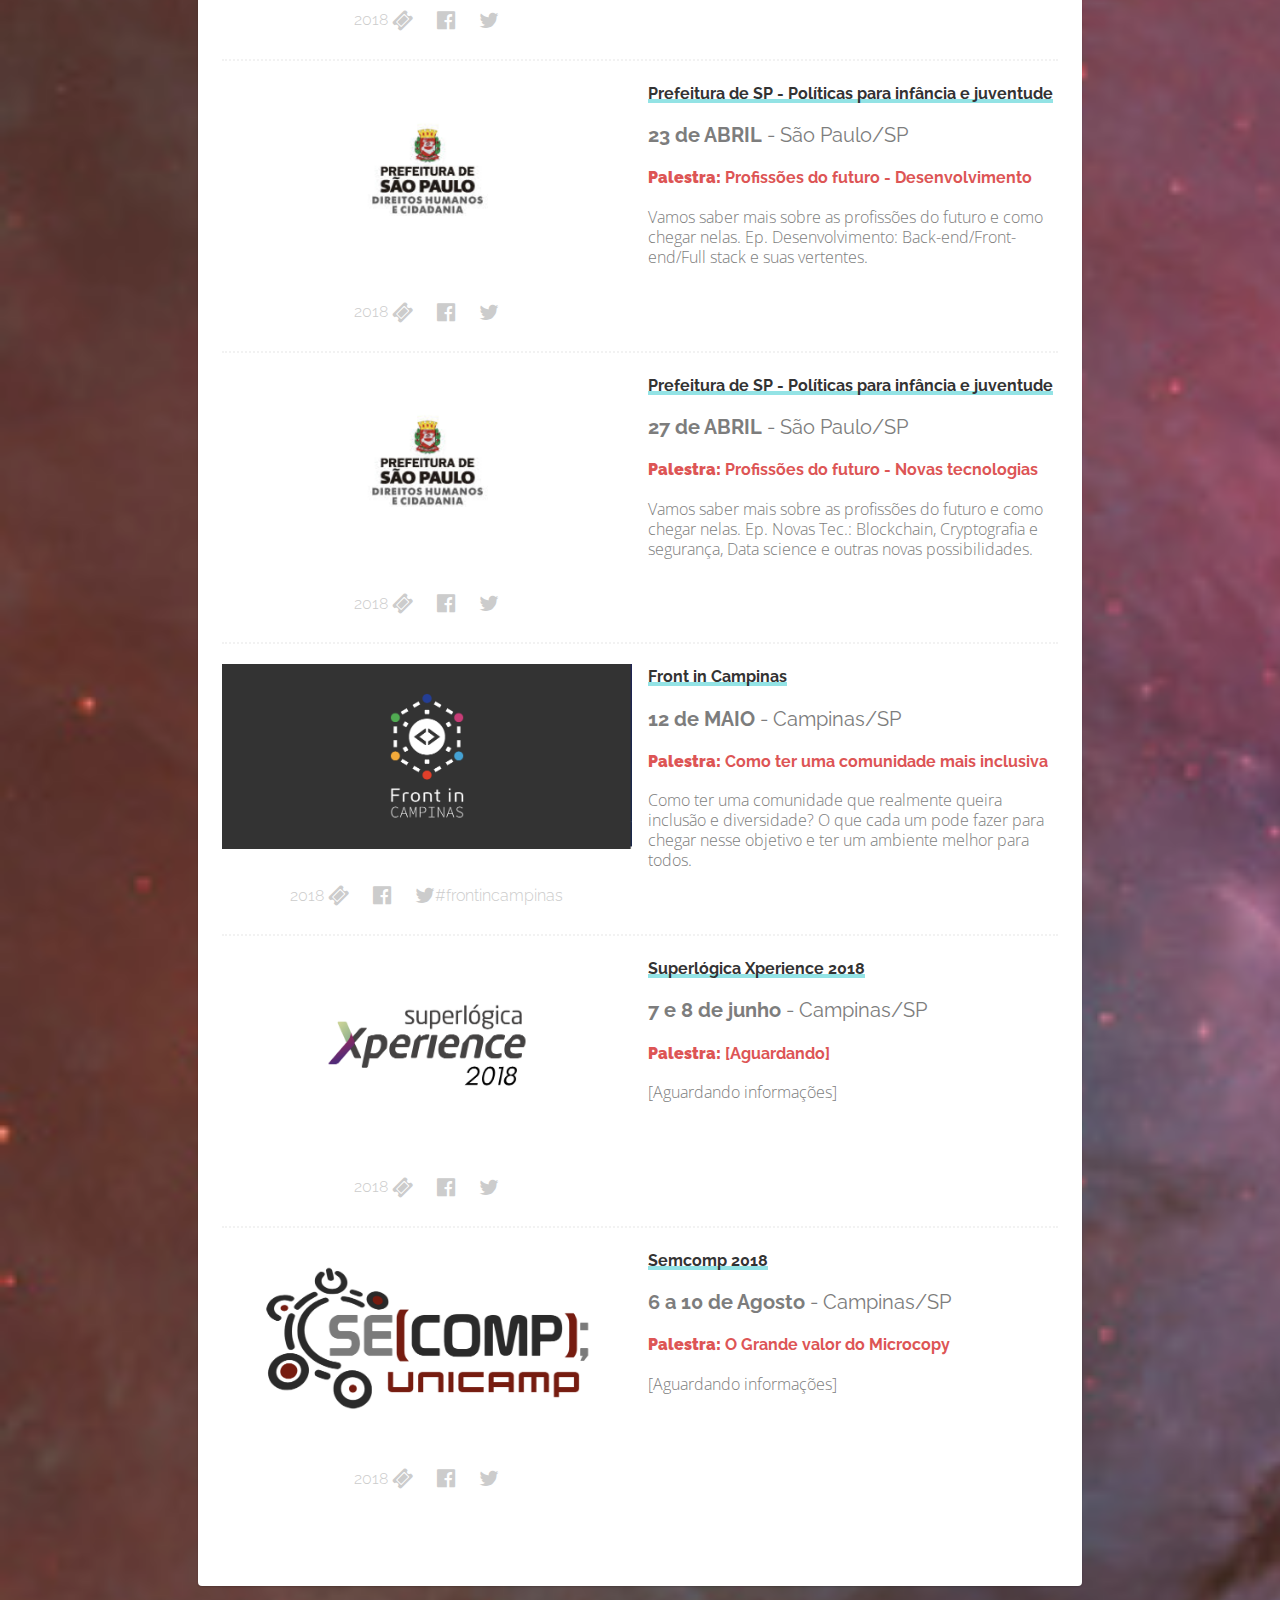
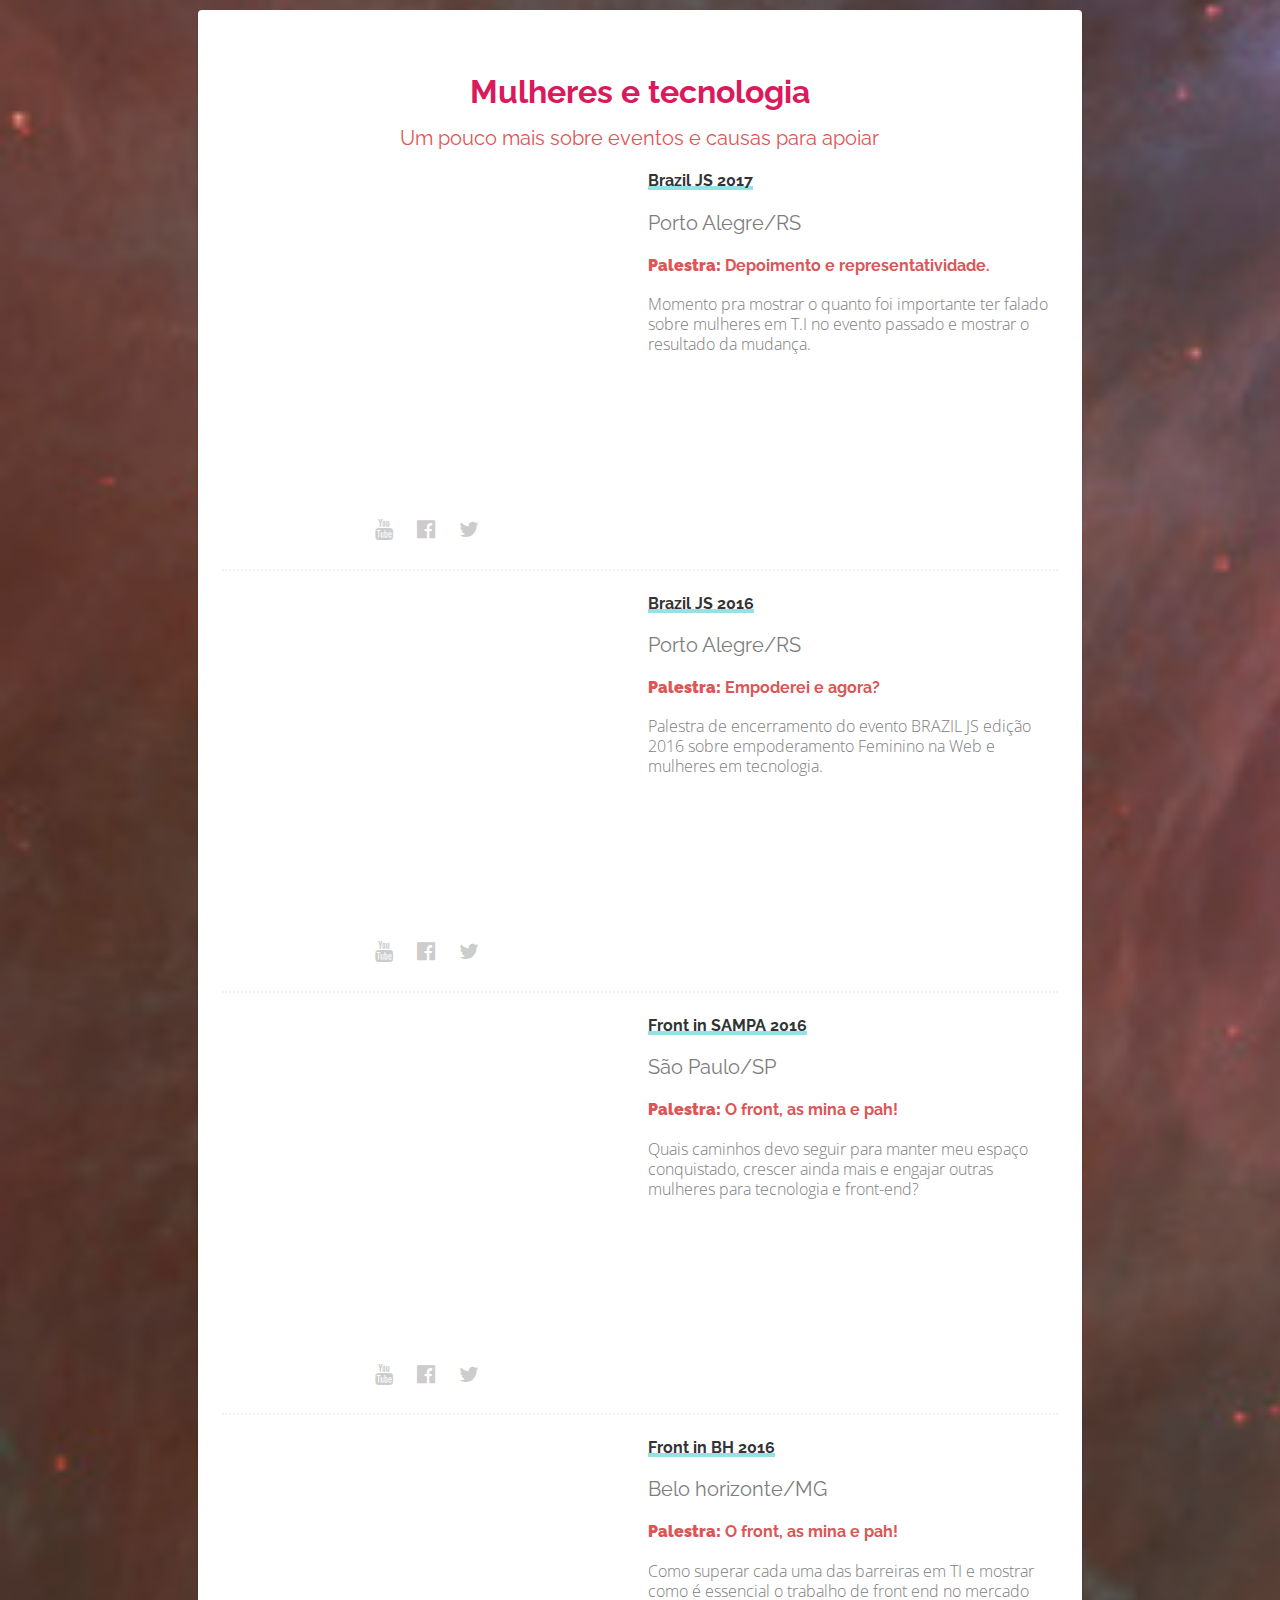
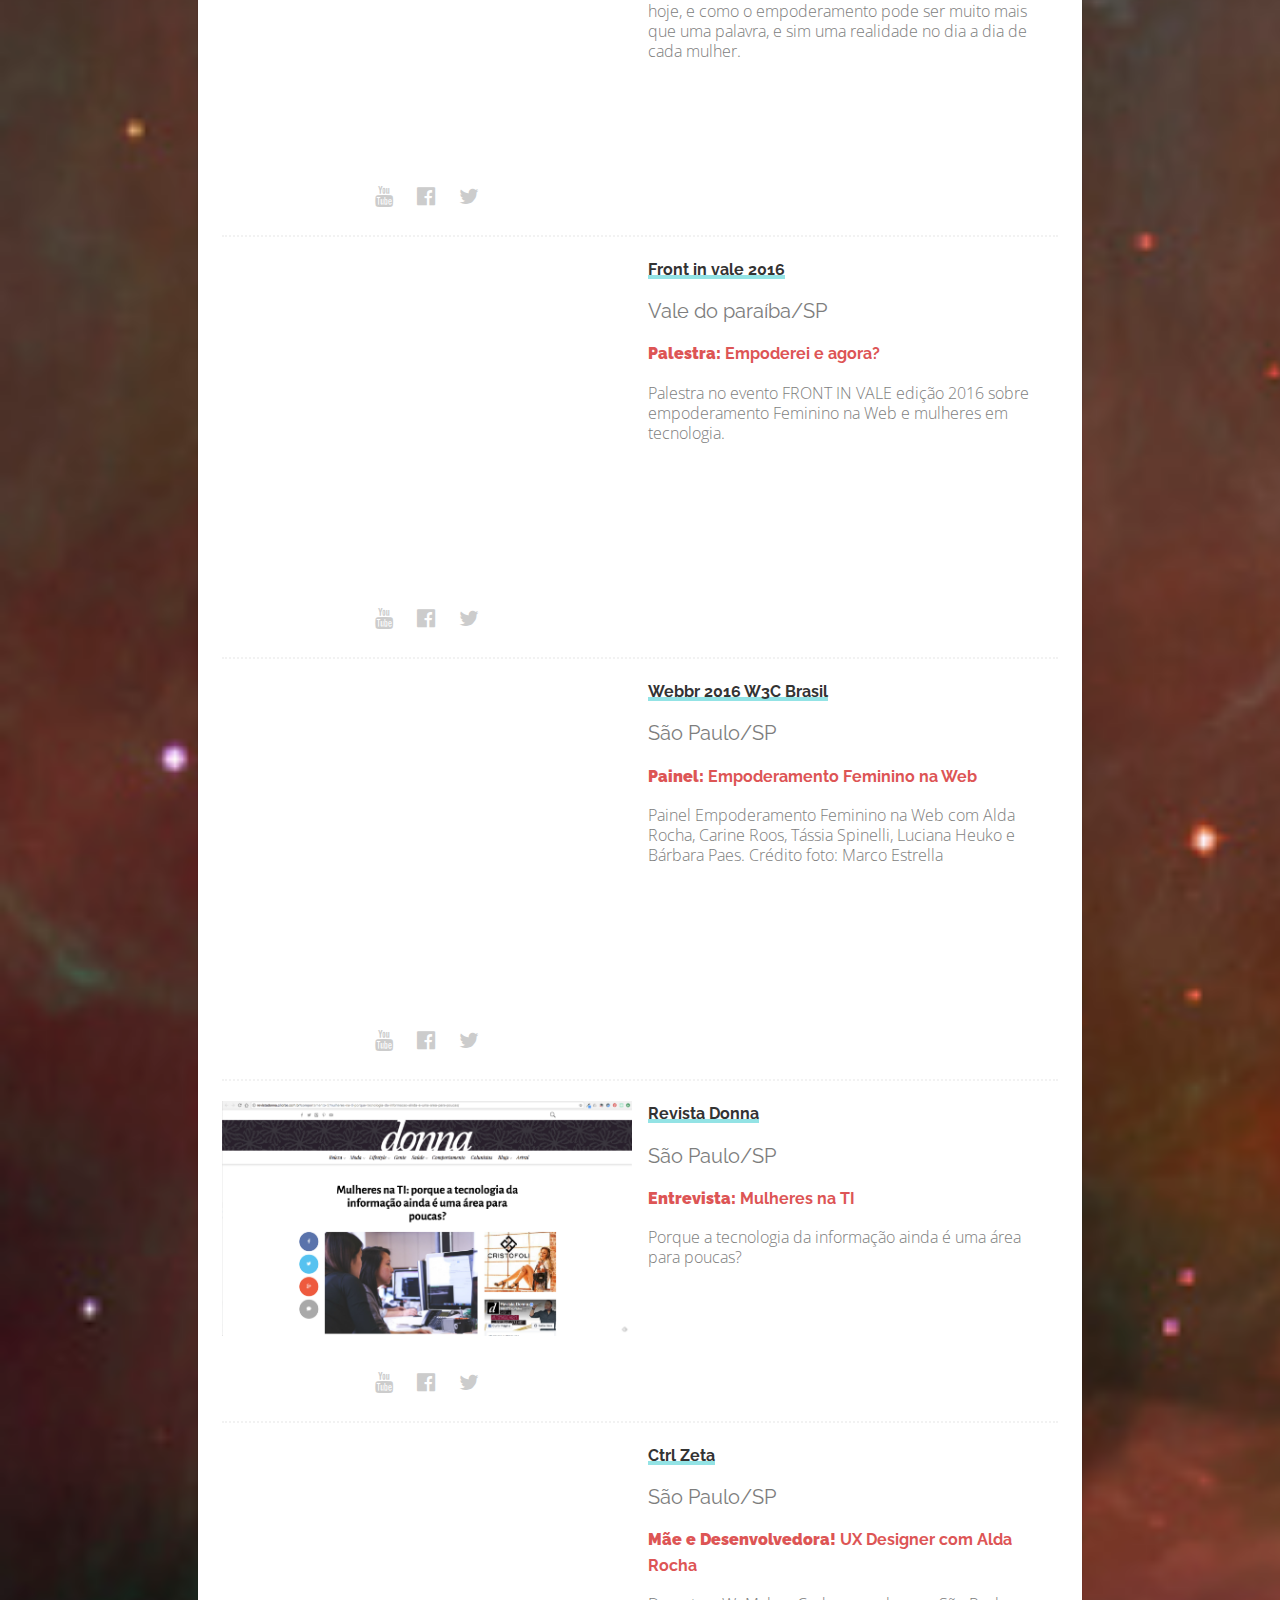
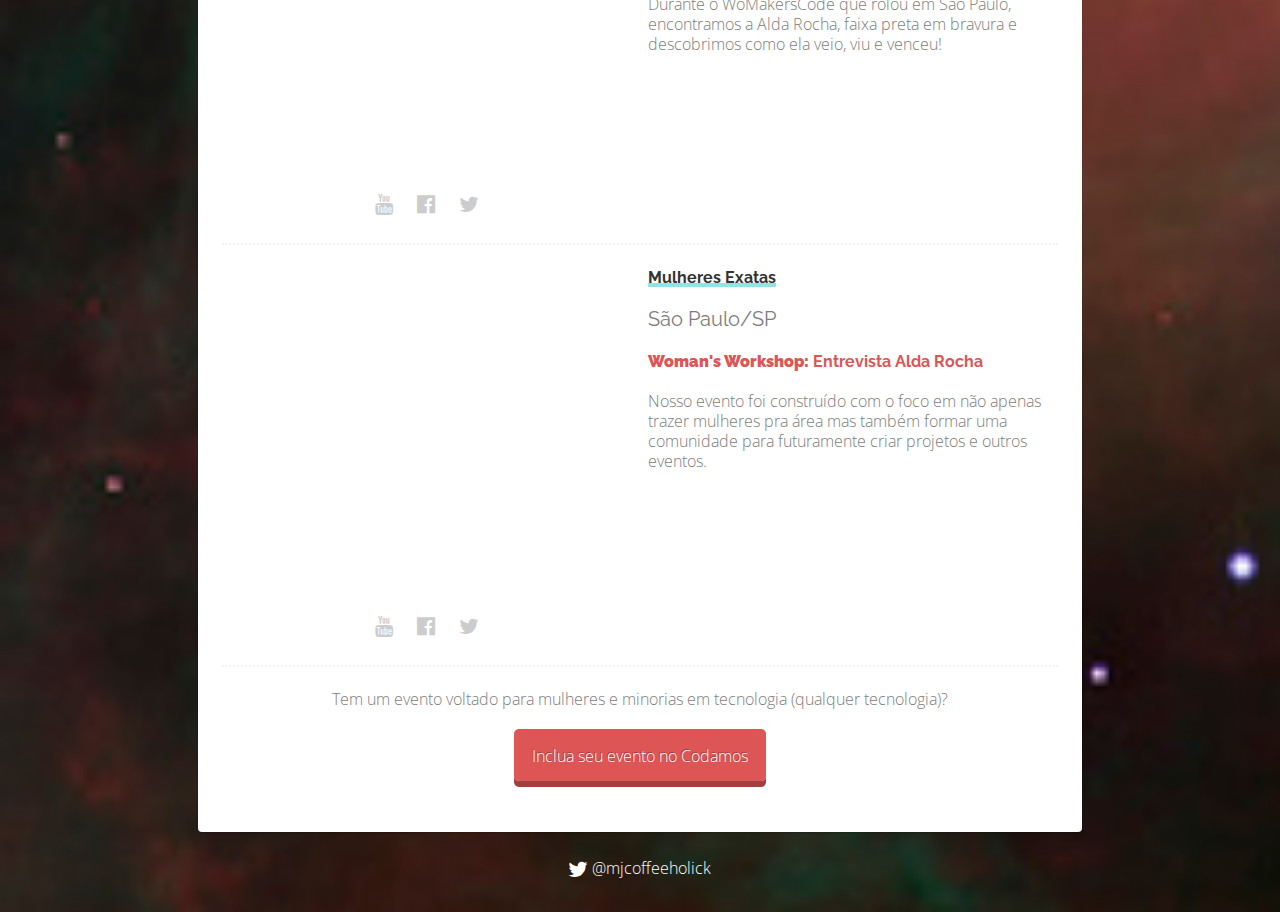
==== commit 79f8be7a: "Incluindo eventos prefeitura SP" ====
--- a/index.html
+++ b/index.html
@@ -80,6 +80,66 @@
 
         <div class="item"> <!-- inicio  -->
           <div class="img-item">
+            <img src="images/eventos/prefeitura-sp.png" alt="Prefeitura SP">
+            <div class="ico-item">
+              <ul class="list-inline-event">
+                <li>2018 <i class="fa fa-ticket fa-lg"></i></li>
+                <li><a href="https://www.facebook.com/PrefSP" alt="Facebook" title="Facebook" target="_blank"><i class="fa fa-facebook-official fa-lg"></i></a></li>
+                <li><a href="https://twitter.com/prefsp" alt="Twitter" title="Twitter" target="_blank"><i class="fa fa-twitter fa-lg"></i></a></li>
+              </ul>
+            </div>
+          </div>
+          <div class="content-item">
+            <h3><a href="http://www.capital.sp.gov.br/" target="_blank">Prefeitura de SP - Políticas para infância e juventude</a></h3>
+            <h2><strong>20 de ABRIL</strong> - São Paulo/SP</h2>
+            <h3 class="especial-pink"><strong>Palestra:</strong> Profissões do futuro - UXD, DI e interface</h3>
+            <p>Vamos saber mais sobre as profissões do futuro e como chegar nelas. Ep. UX: Análises de usabilidade, Design de interações, Design de interface.</p>
+          </div>
+          <div class="clear"></div>
+        </div> <!-- fim -->
+
+        <div class="item"> <!-- inicio  -->
+          <div class="img-item">
+            <img src="images/eventos/prefeitura-sp.png" alt="Prefeitura SP">
+            <div class="ico-item">
+              <ul class="list-inline-event">
+                <li>2018 <i class="fa fa-ticket fa-lg"></i></li>
+                <li><a href="https://www.facebook.com/PrefSP" alt="Facebook" title="Facebook" target="_blank"><i class="fa fa-facebook-official fa-lg"></i></a></li>
+                <li><a href="https://twitter.com/prefsp" alt="Twitter" title="Twitter" target="_blank"><i class="fa fa-twitter fa-lg"></i></a></li>
+              </ul>
+            </div>
+          </div>
+          <div class="content-item">
+            <h3><a href="http://www.capital.sp.gov.br/" target="_blank">Prefeitura de SP - Políticas para infância e juventude</a></h3>
+            <h2><strong>23 de ABRIL</strong> - São Paulo/SP</h2>
+            <h3 class="especial-pink"><strong>Palestra:</strong> Profissões do futuro - Desenvolvimento</h3>
+            <p>Vamos saber mais sobre as profissões do futuro e como chegar nelas. Ep. Desenvolvimento: Back-end/Front-end/Full stack e suas vertentes.</p>
+          </div>
+          <div class="clear"></div>
+        </div> <!-- fim -->
+
+        <div class="item"> <!-- inicio  -->
+          <div class="img-item">
+            <img src="images/eventos/prefeitura-sp.png" alt="Prefeitura SP">
+            <div class="ico-item">
+              <ul class="list-inline-event">
+                <li>2018 <i class="fa fa-ticket fa-lg"></i></li>
+                <li><a href="https://www.facebook.com/PrefSP" alt="Facebook" title="Facebook" target="_blank"><i class="fa fa-facebook-official fa-lg"></i></a></li>
+                <li><a href="https://twitter.com/prefsp" alt="Twitter" title="Twitter" target="_blank"><i class="fa fa-twitter fa-lg"></i></a></li>
+              </ul>
+            </div>
+          </div>
+          <div class="content-item">
+            <h3><a href="http://www.capital.sp.gov.br/" target="_blank">Prefeitura de SP - Políticas para infância e juventude</a></h3>
+            <h2><strong>27 de ABRIL</strong> - São Paulo/SP</h2>
+            <h3 class="especial-pink"><strong>Palestra:</strong> Profissões do futuro - Novas tecnologias</h3>
+            <p>Vamos saber mais sobre as profissões do futuro e como chegar nelas. Ep. Novas Tec.: Blockchain, Cryptografia e segurança, Data science e outras novas possibilidades.</p>
+          </div>
+          <div class="clear"></div>
+        </div> <!-- fim -->
+
+        <div class="item"> <!-- inicio  -->
+          <div class="img-item">
             <img src="images/eventos/front-campinas.png" alt="Front in Campinas">
             <div class="ico-item">
               <ul class="list-inline-event">
@@ -94,6 +154,46 @@
             <h2><strong>12 de MAIO</strong> - Campinas/SP</h2>
             <h3 class="especial-pink"><strong>Palestra:</strong> Como ter uma comunidade mais inclusiva</h3>
             <p>Como ter uma comunidade que realmente queira inclusão e diversidade? O que cada um pode fazer para chegar nesse objetivo e ter um ambiente melhor para todos.</p>
+          </div>
+          <div class="clear"></div>
+        </div> <!-- fim -->
+
+        <div class="item"> <!-- inicio -->
+          <div class="img-item">
+            <img src="images/eventos/superlogica.png" alt="Superlógica Xperience 2018">
+            <div class="ico-item">
+              <ul class="list-inline-event">
+                <li><a href="https://xperience.superlogica.com/">2018 <i class="fa fa-ticket fa-lg"></i></a></li>
+                <li><a href="https://www.facebook.com/superlogica/" alt="Facebook" title="Facebook" target="_blank"><i class="fa fa-facebook-official fa-lg"></i></a></li>
+                <li><a href="https://twitter.com/superlogica" alt="Twitter" title="Twitter" target="_blank"><i class="fa fa-twitter fa-lg"></i></a>
+              </ul>
+            </div>
+          </div>
+          <div class="content-item">
+            <h3><a href="https://xperience.superlogica.com/" target="_blank">Superlógica Xperience 2018</a></h3>
+            <h2><strong>7 e 8 de junho</strong> - Campinas/SP</h2>
+            <h3 class="especial-pink"><strong>Palestra:</strong> [Aguardando]</h3>
+            <p>[Aguardando informações]</p>
+          </div>
+          <div class="clear"></div>
+        </div> <!-- fim -->
+
+        <div class="item"> <!-- inicio -->
+          <div class="img-item">
+            <img src="images/eventos/secomp.png" alt="Secomp 2018">
+            <div class="ico-item">
+              <ul class="list-inline-event">
+                <li>2018 <i class="fa fa-ticket fa-lg"></i></li>
+                <li><a href="https://www.facebook.com/secompunicamp/" alt="Facebook" title="Facebook" target="_blank"><i class="fa fa-facebook-official fa-lg"></i></a></li>
+                <li><a href="https://twitter.com/secompunicamp" alt="Twitter" title="Twitter" target="_blank"><i class="fa fa-twitter fa-lg"></i></a>
+              </ul>
+            </div>
+          </div>
+          <div class="content-item">
+            <h3><a href="https://xperience.superlogica.com/" target="_blank">Semcomp 2018</a></h3>
+            <h2><strong>6 a 10 de Agosto</strong> - Campinas/SP</h2>
+            <h3 class="especial-pink"><strong>Palestra:</strong> O Grande valor do Microcopy</h3>
+            <p>[Aguardando informações]</p>
           </div>
           <div class="clear"></div>
         </div> <!-- fim -->
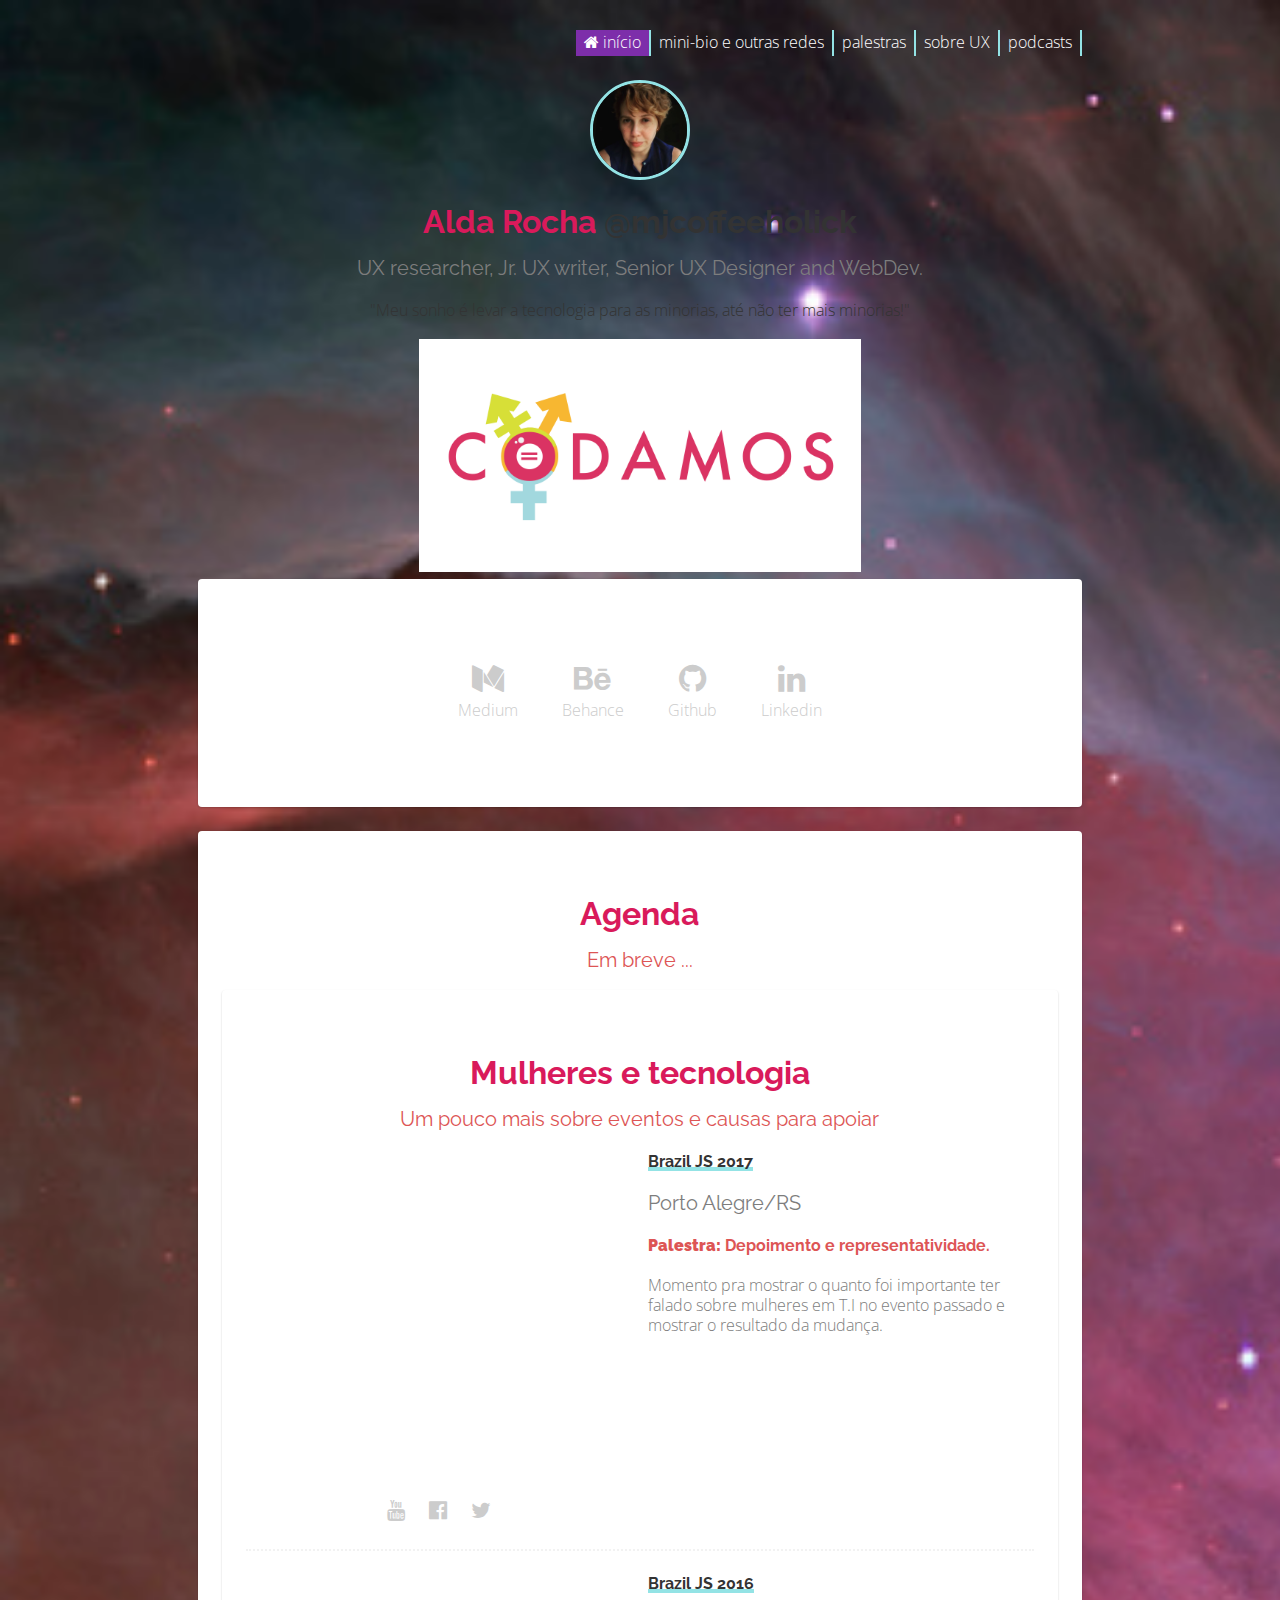
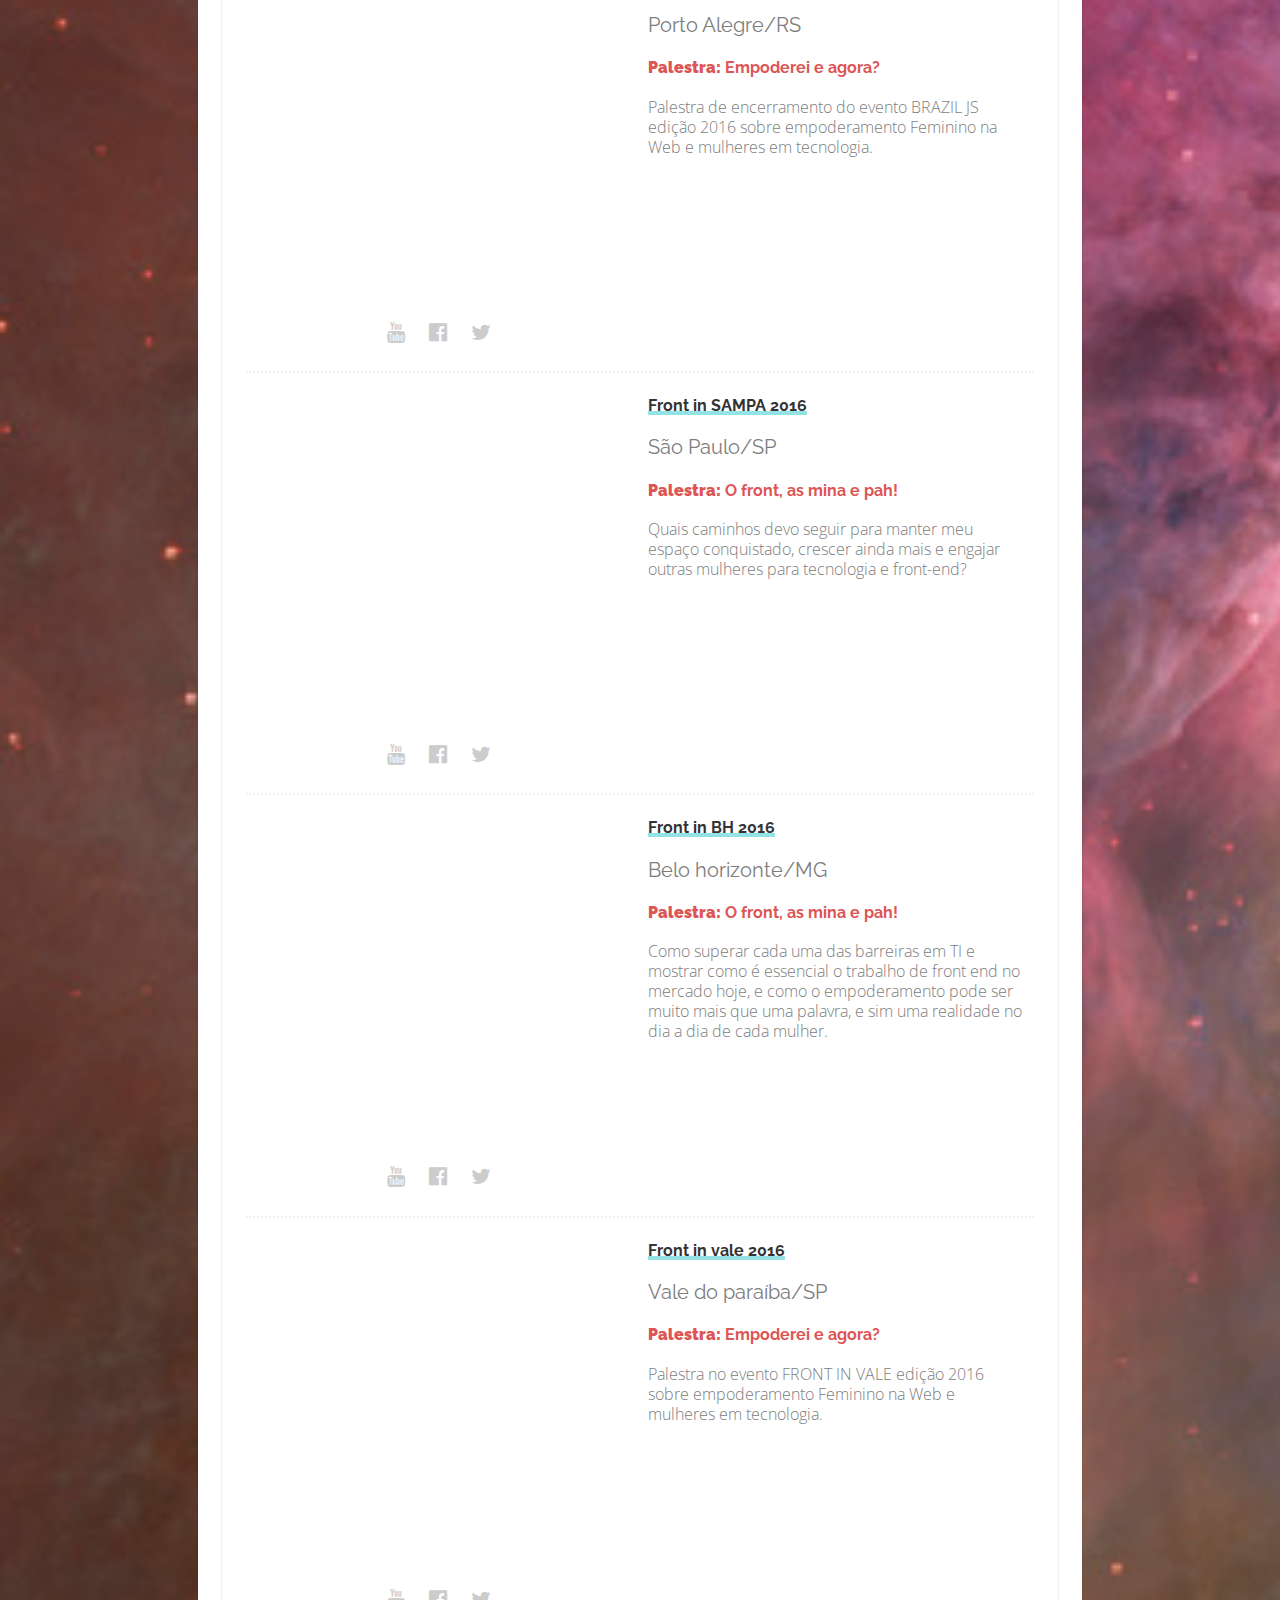
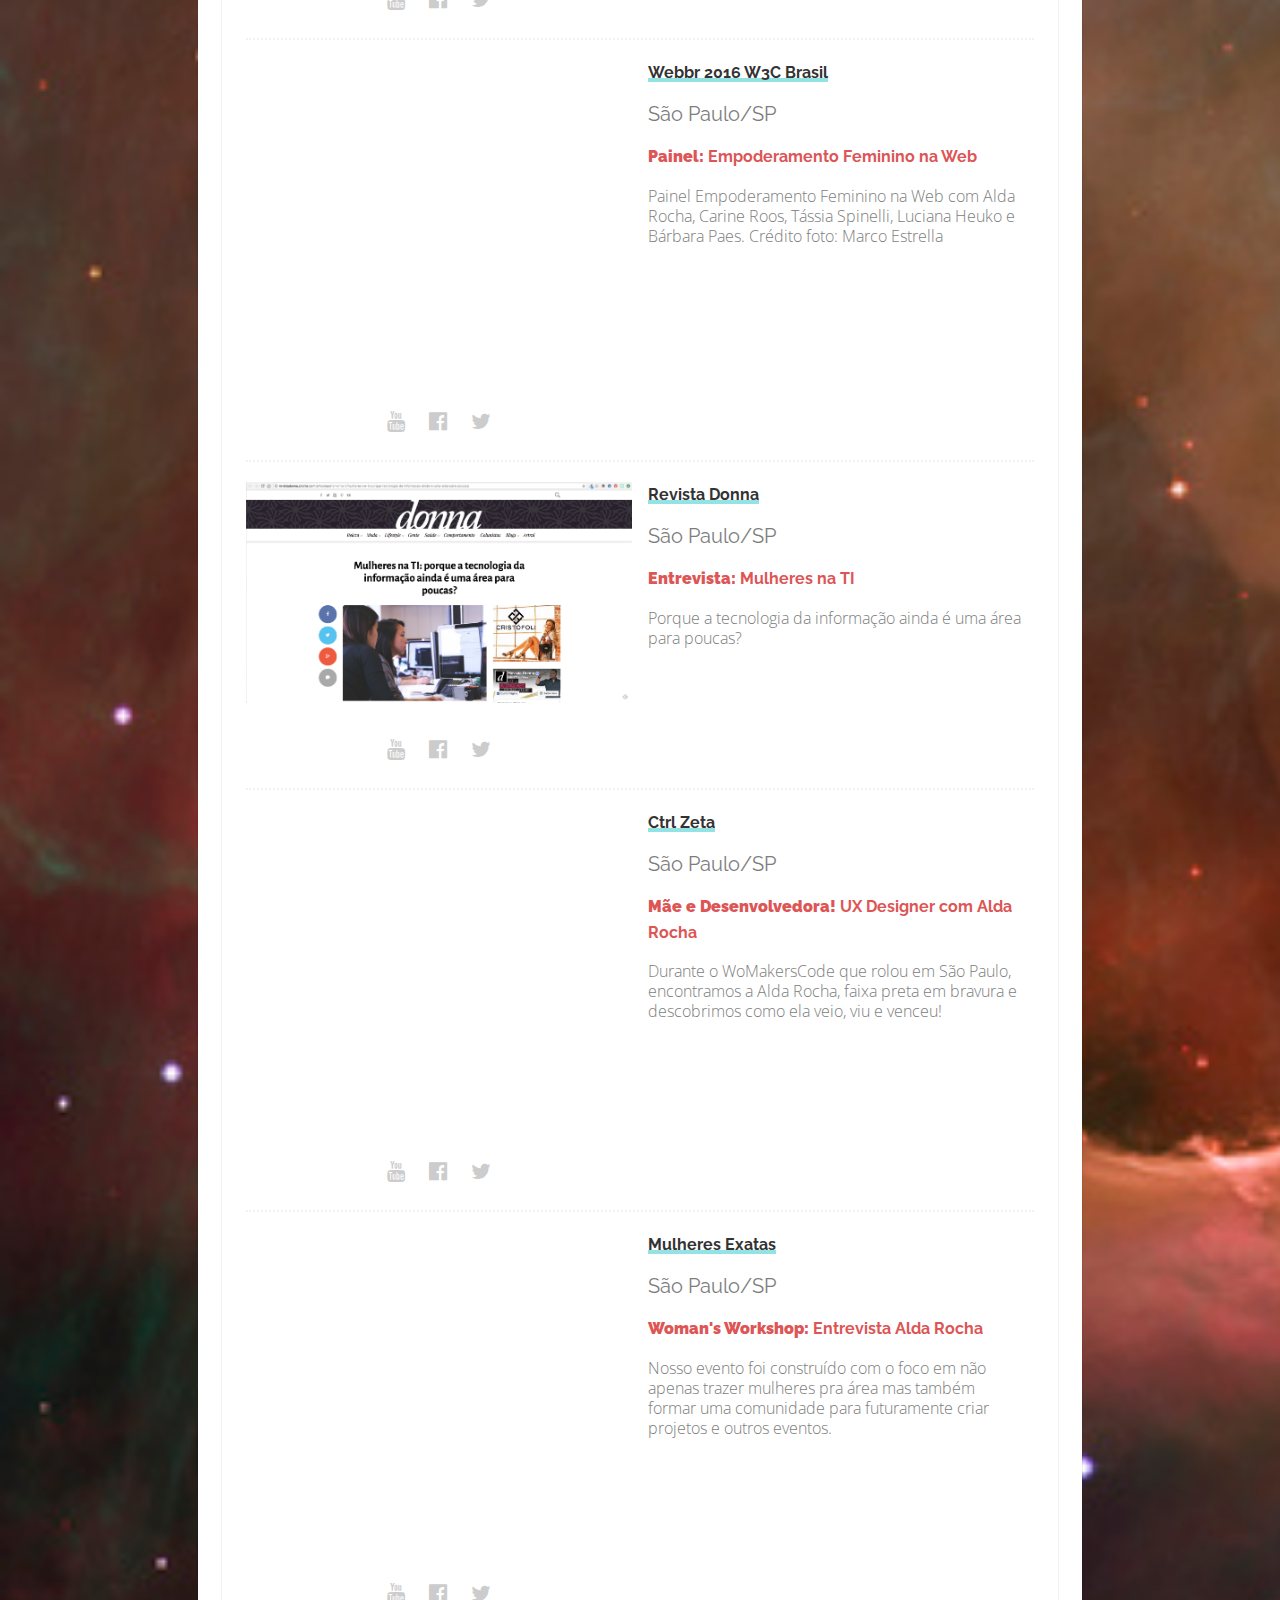
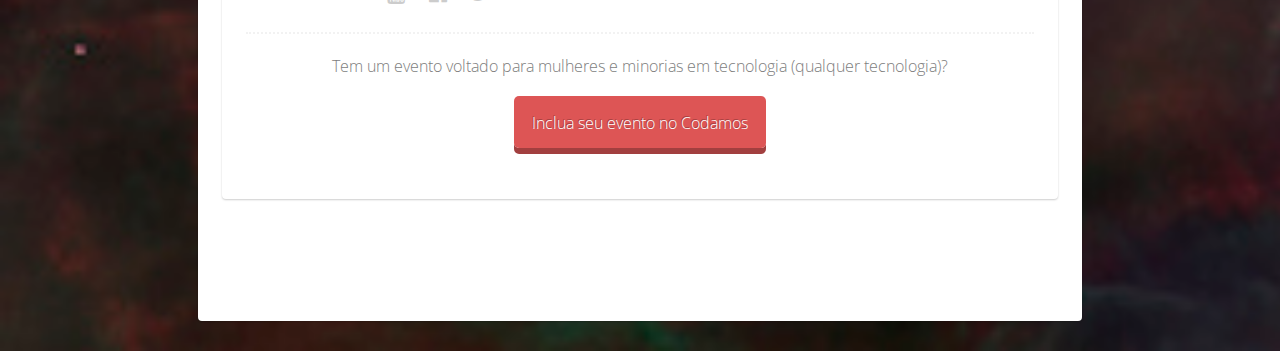
==== commit 9487761b: "Editando conteúdo da agenda e box de redes sociais" ====
--- a/index.html
+++ b/index.html
@@ -19,7 +19,7 @@
         <a href="podcast.html">podcasts</a>
       </nav>
 
-  		<div class="card text-center">
+  		<div class="text-center">
           <img src="images/alda-foto.jpg" alt="Alda Rocha" id="img-profile" class="img-small">
           <h1>Alda Rocha <span class="gray">@mjcoffeeholick</span></h1>
           <h2>UX researcher, Jr. UX writer, Senior UX Designer and WebDev.</h2>
@@ -56,9 +56,9 @@
 
   		<div class="card text-center">
   			<h1>Agenda</h1>
-        <h2 class="especial-pink">Eventos que vão acontecer e vou palestrar</h2>
-
-        <div class="item"> <!-- inicio  -->
+        <h2 class="especial-pink">Em breve ...</h2>
+
+        <!---<div class="item"> <!-- inicio
           <div class="img-item">
             <img src="images/eventos/wtm-rio.png" alt="WTM Rio">
             <div class="ico-item">
@@ -76,9 +76,9 @@
             <p>Workshop onde vamos aprender dicas de como palestrar em eventos e preparar palestras.</p>
           </div>
           <div class="clear"></div>
-        </div> <!-- fim -->
-
-        <div class="item"> <!-- inicio  -->
+        </div> <!-- fim
+
+        <div class="item"> <!-- inicio
           <div class="img-item">
             <img src="images/eventos/prefeitura-sp.png" alt="Prefeitura SP">
             <div class="ico-item">
@@ -96,9 +96,9 @@
             <p>Vamos saber mais sobre as profissões do futuro e como chegar nelas. Ep. UX: Análises de usabilidade, Design de interações, Design de interface.</p>
           </div>
           <div class="clear"></div>
-        </div> <!-- fim -->
-
-        <div class="item"> <!-- inicio  -->
+        </div> <!-- fim
+
+        <div class="item"> <!-- inicio
           <div class="img-item">
             <img src="images/eventos/prefeitura-sp.png" alt="Prefeitura SP">
             <div class="ico-item">
@@ -116,9 +116,9 @@
             <p>Vamos saber mais sobre as profissões do futuro e como chegar nelas. Ep. Desenvolvimento: Back-end/Front-end/Full stack e suas vertentes.</p>
           </div>
           <div class="clear"></div>
-        </div> <!-- fim -->
-
-        <div class="item"> <!-- inicio  -->
+        </div> <!-- fim
+
+        <div class="item"> <!-- inicio
           <div class="img-item">
             <img src="images/eventos/prefeitura-sp.png" alt="Prefeitura SP">
             <div class="ico-item">
@@ -136,9 +136,9 @@
             <p>Vamos saber mais sobre as profissões do futuro e como chegar nelas. Ep. Novas Tec.: Blockchain, Cryptografia e segurança, Data science e outras novas possibilidades.</p>
           </div>
           <div class="clear"></div>
-        </div> <!-- fim -->
-
-        <div class="item"> <!-- inicio  -->
+        </div> <!-- fim
+
+        <div class="item"> <!-- inicio
           <div class="img-item">
             <img src="images/eventos/front-campinas.png" alt="Front in Campinas">
             <div class="ico-item">
@@ -156,9 +156,9 @@
             <p>Como ter uma comunidade que realmente queira inclusão e diversidade? O que cada um pode fazer para chegar nesse objetivo e ter um ambiente melhor para todos.</p>
           </div>
           <div class="clear"></div>
-        </div> <!-- fim -->
-
-        <div class="item"> <!-- inicio -->
+        </div> <!-- fim
+
+        <div class="item"> <!-- inicio
           <div class="img-item">
             <img src="images/eventos/superlogica.png" alt="Superlógica Xperience 2018">
             <div class="ico-item">
@@ -176,9 +176,9 @@
             <p>[Aguardando informações]</p>
           </div>
           <div class="clear"></div>
-        </div> <!-- fim -->
-
-        <div class="item"> <!-- inicio -->
+        </div> <!-- fim
+
+        <div class="item"> <!-- inicio
           <div class="img-item">
             <img src="images/eventos/secomp.png" alt="Secomp 2018">
             <div class="ico-item">
@@ -216,7 +216,7 @@
             <p>SOBRE A PALESTRA</p>
           </div>
           <div class="clear"></div>
-        </div> <!-- fim -->
+        </div> <!-- fim
 
   		</div> <!-- fim do box agenda -->
 
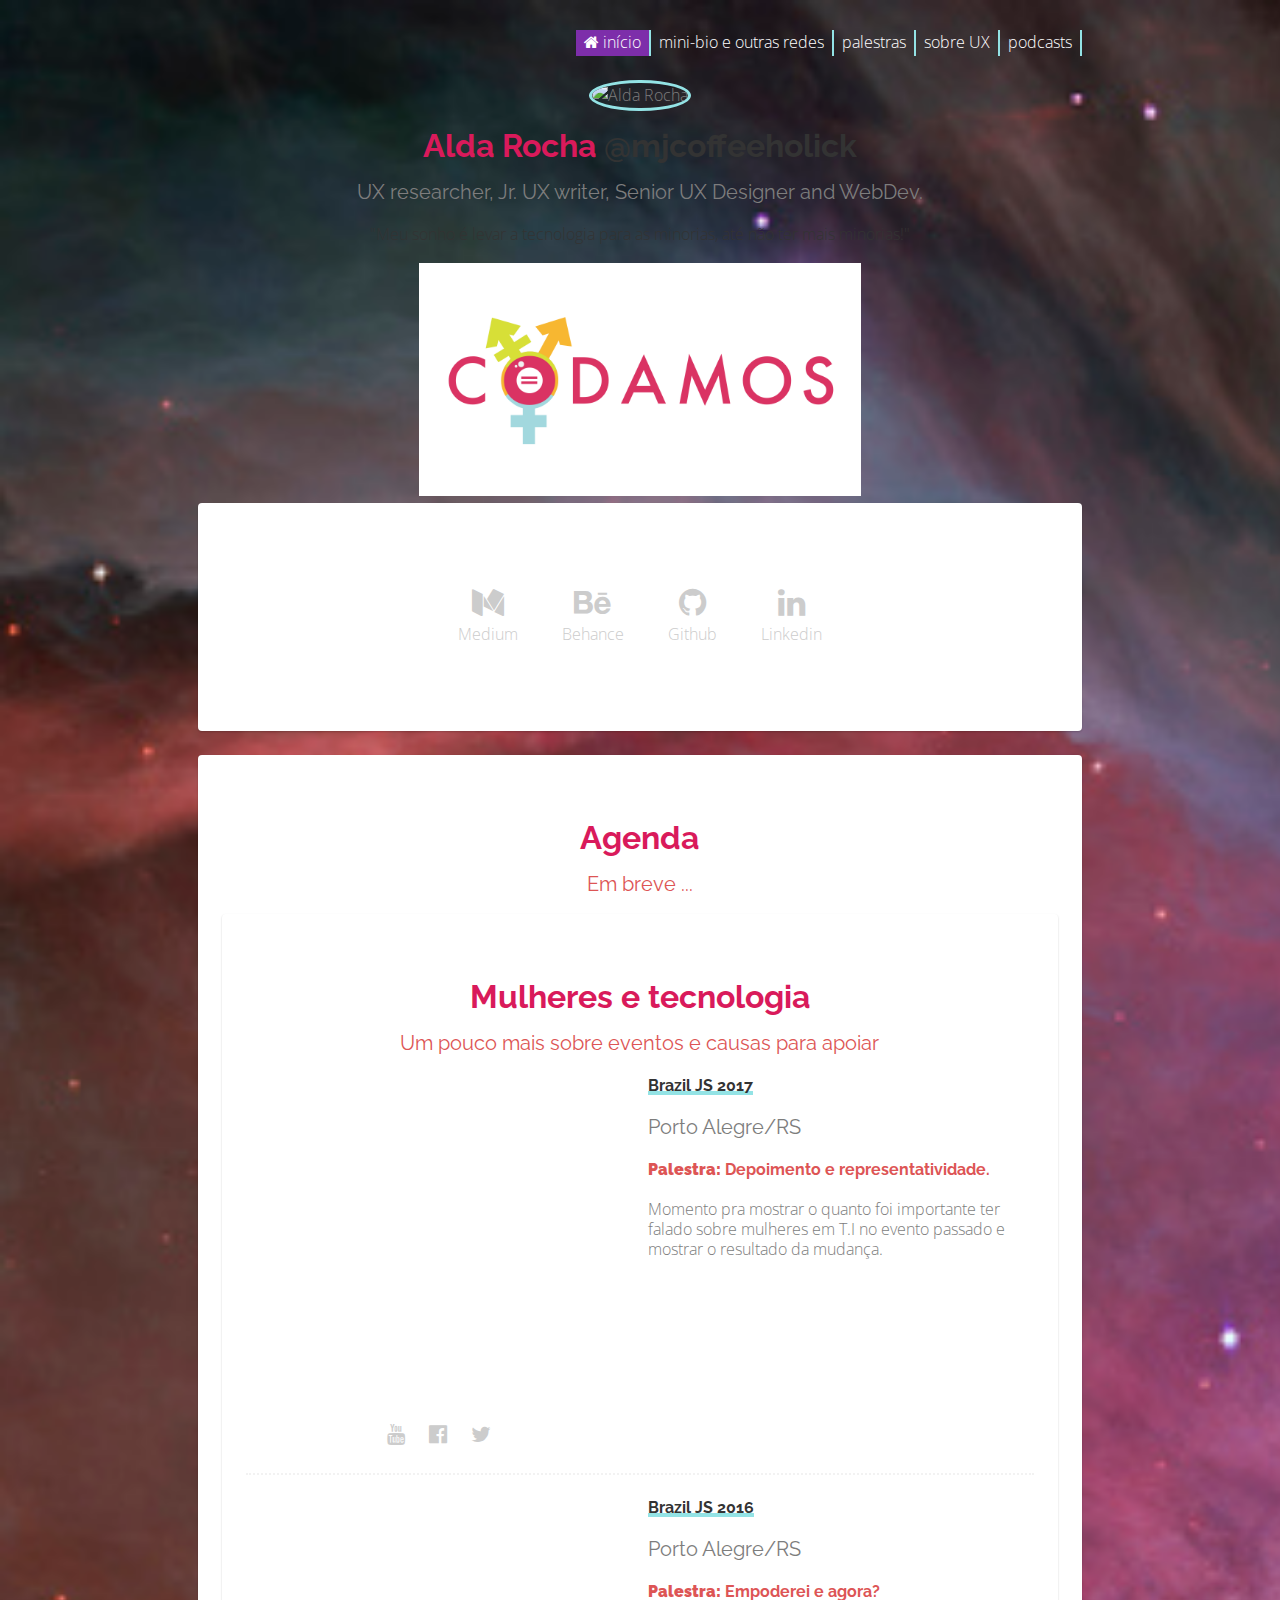
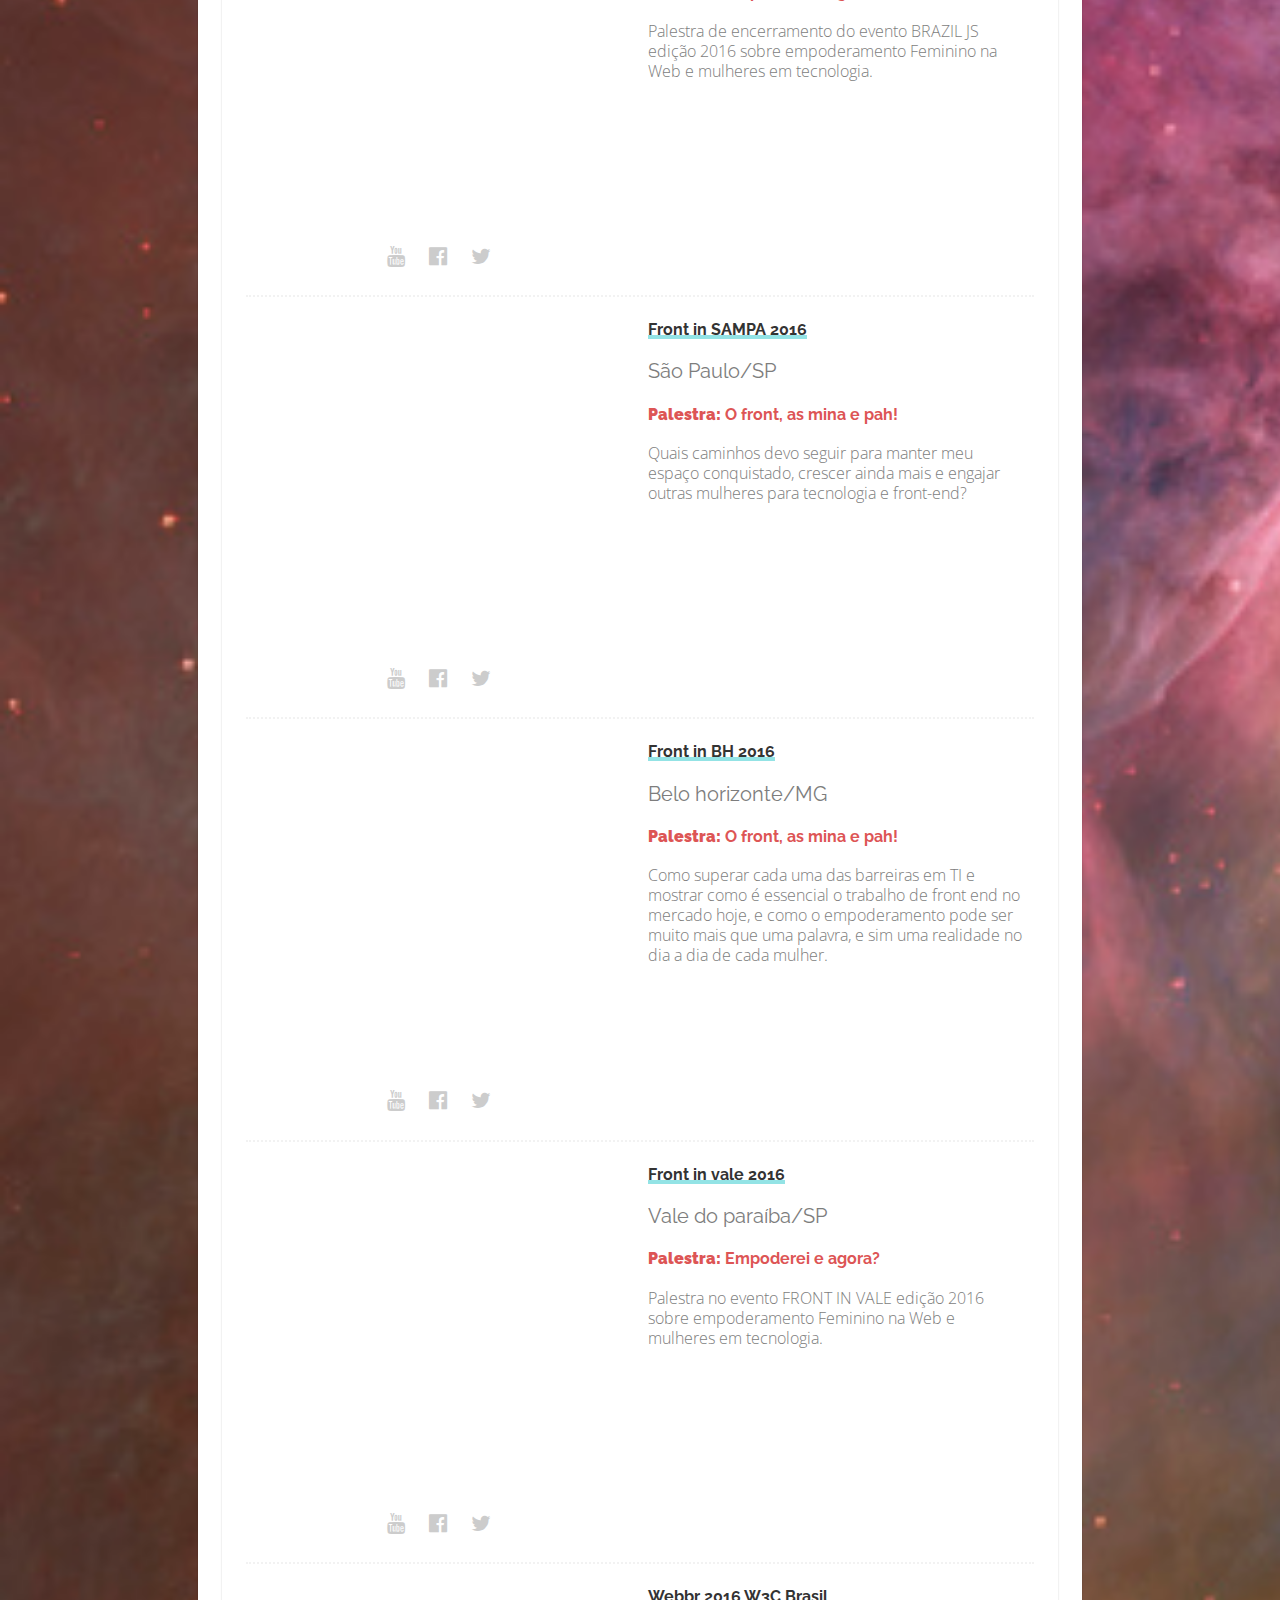
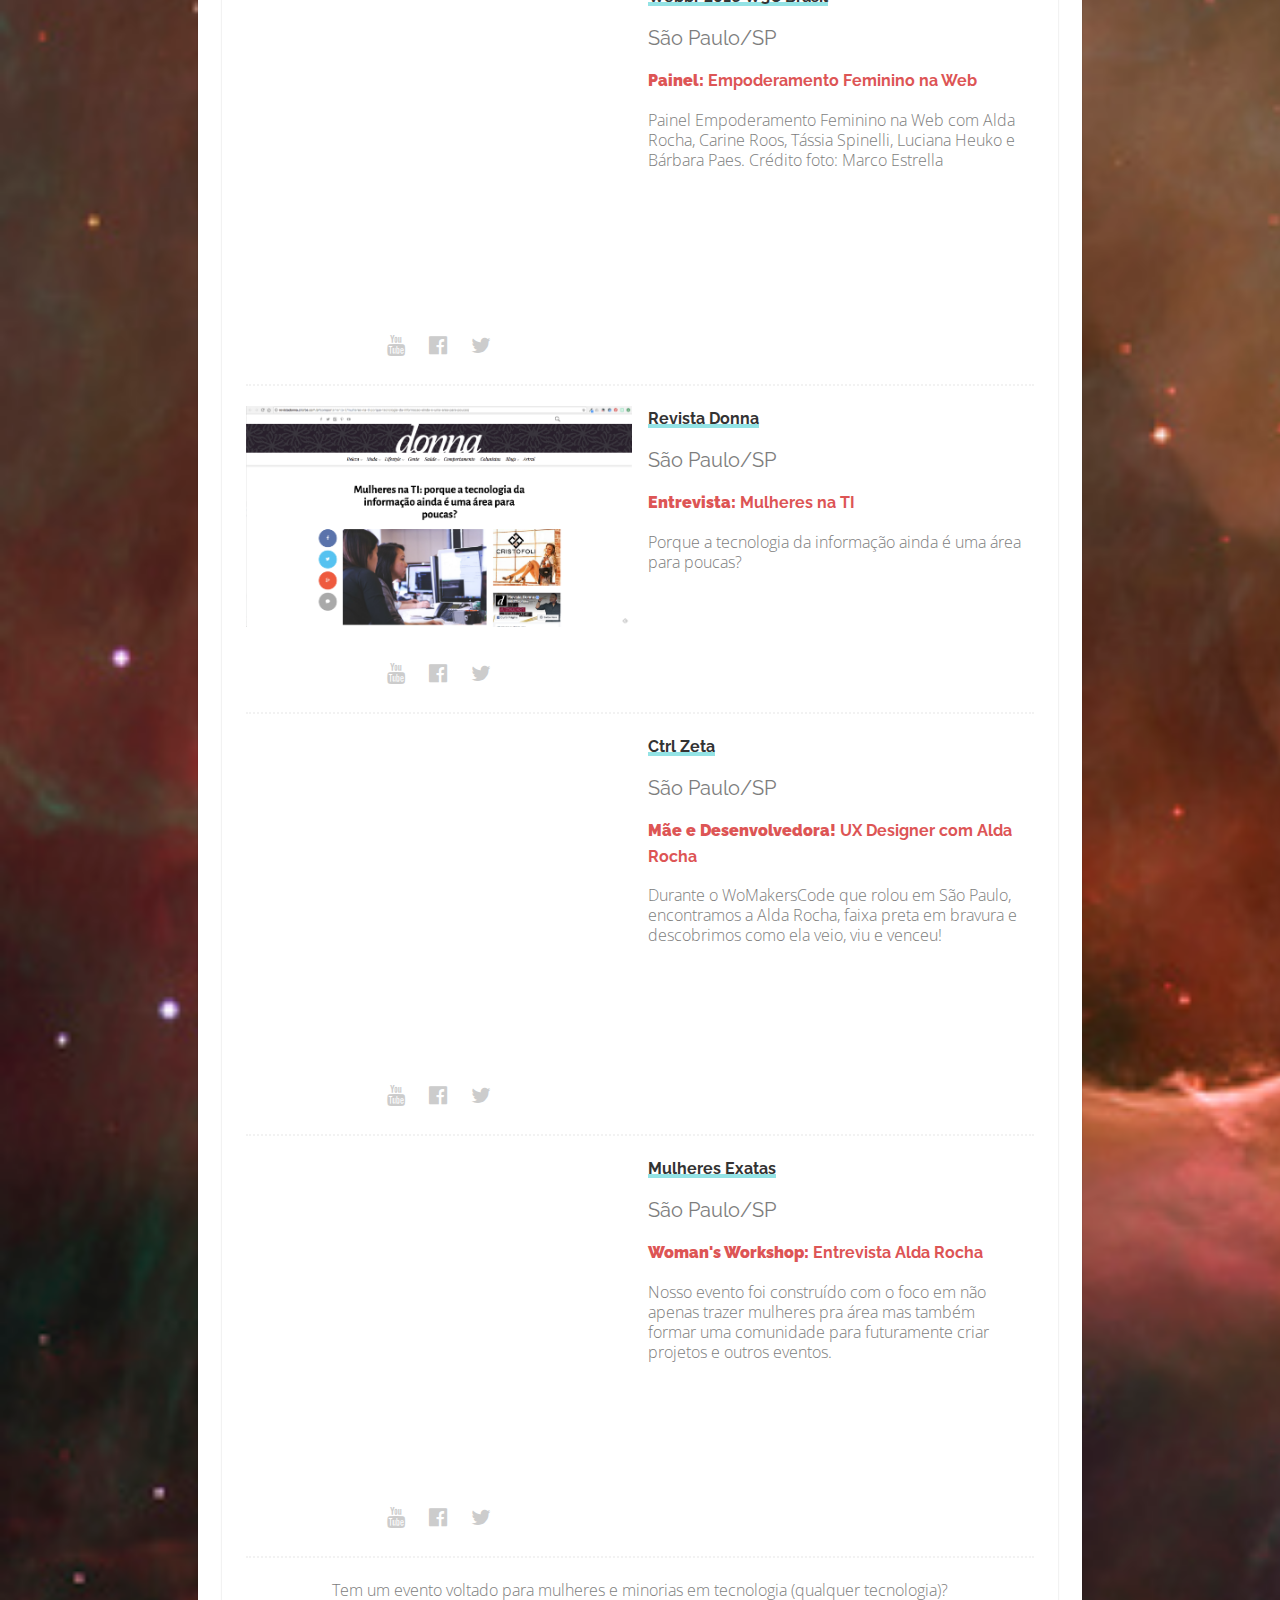
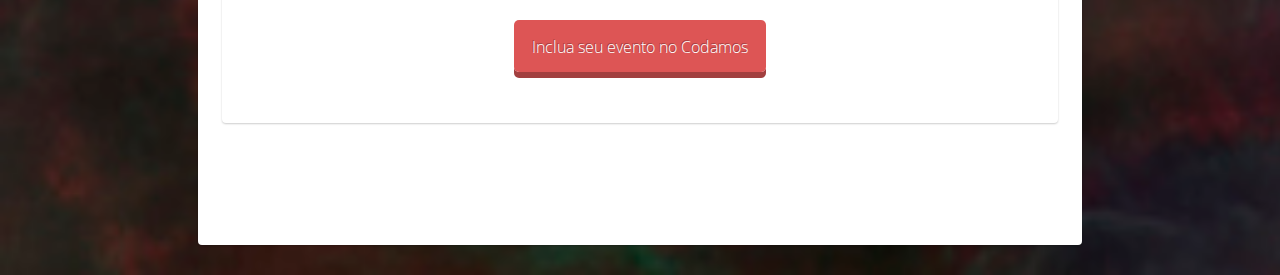
==== commit c58300f7: "Alterando imagem do avatar" ====
--- a/index.html
+++ b/index.html
@@ -20,7 +20,7 @@
       </nav>
 
   		<div class="text-center">
-          <img src="images/alda-foto.jpg" alt="Alda Rocha" id="img-profile" class="img-small">
+          <img src="images/avatar2019.png" alt="Alda Rocha" id="img-profile" class="img-small">
           <h1>Alda Rocha <span class="gray">@mjcoffeeholick</span></h1>
           <h2>UX researcher, Jr. UX writer, Senior UX Designer and WebDev.</h2>
           <p class="gray txt-top">"Meu sonho é levar a tecnologia para as minorias, até não ter mais minorias!"</p>
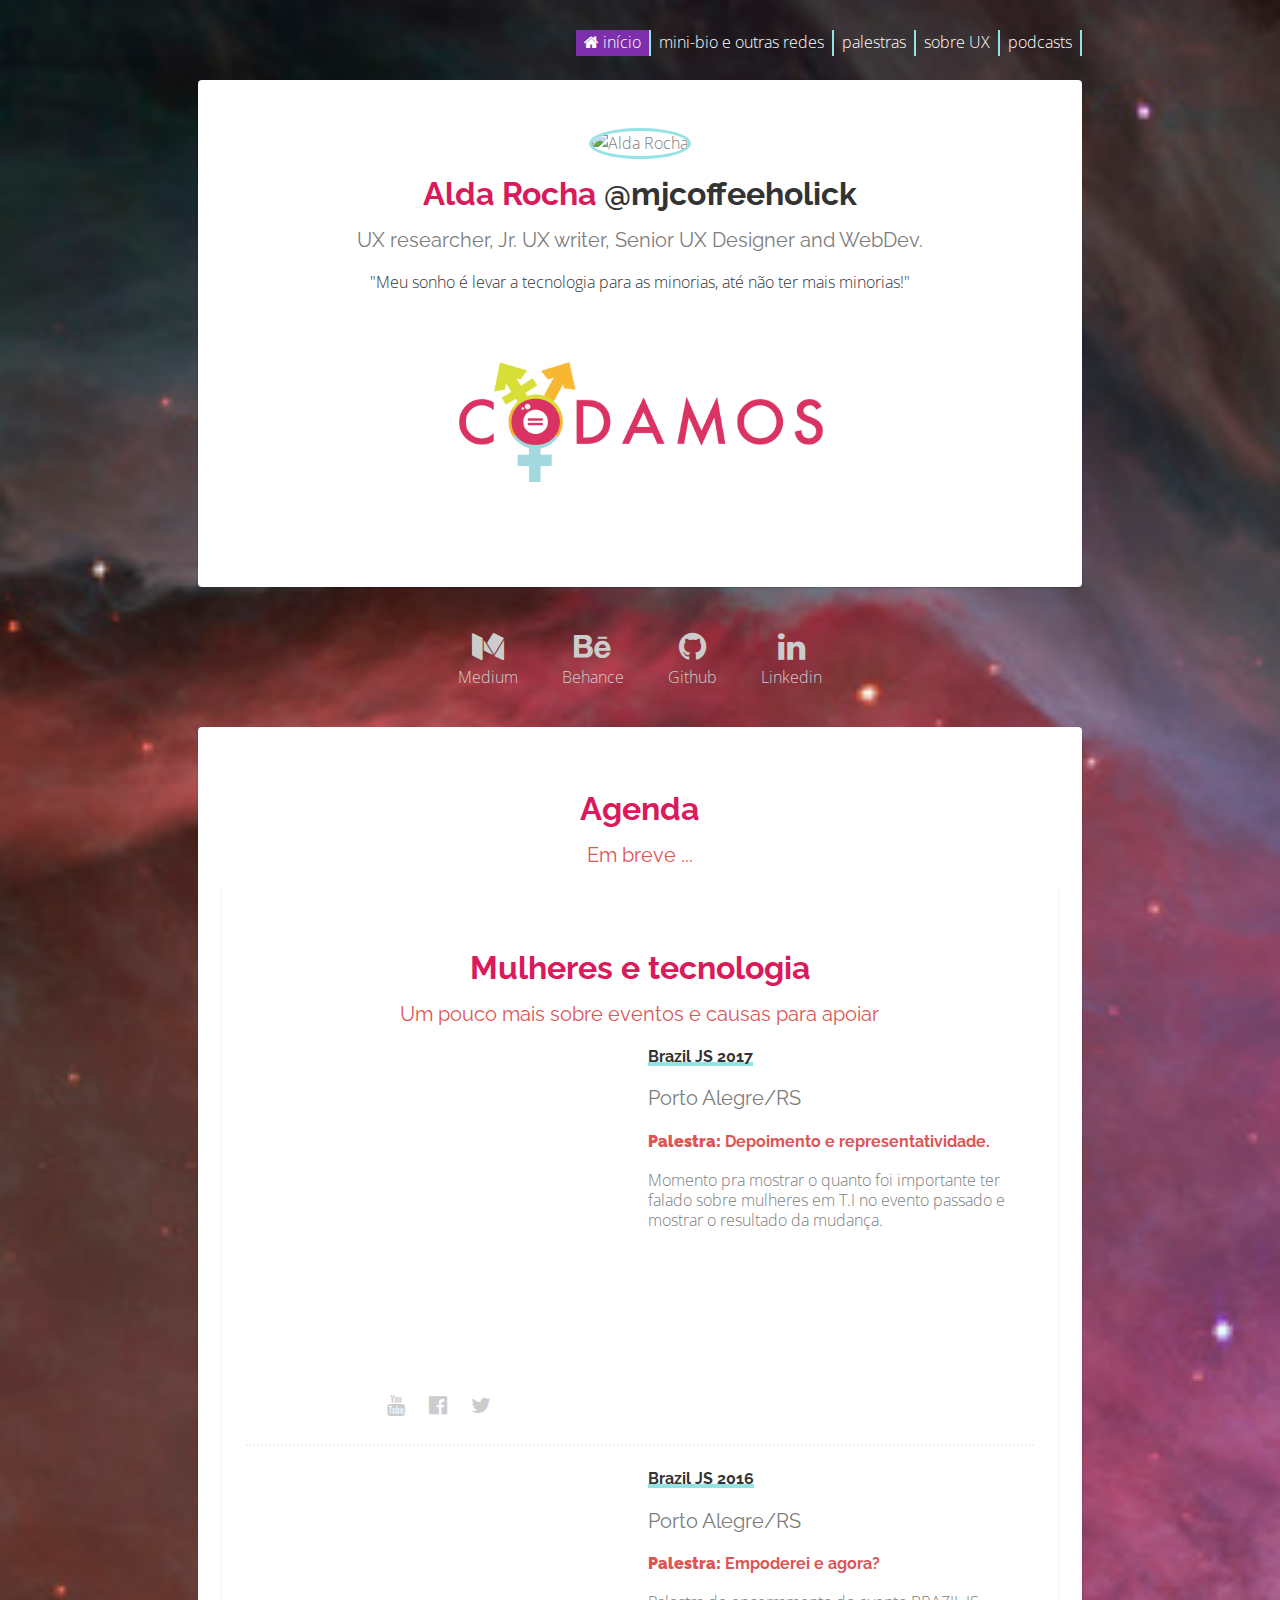
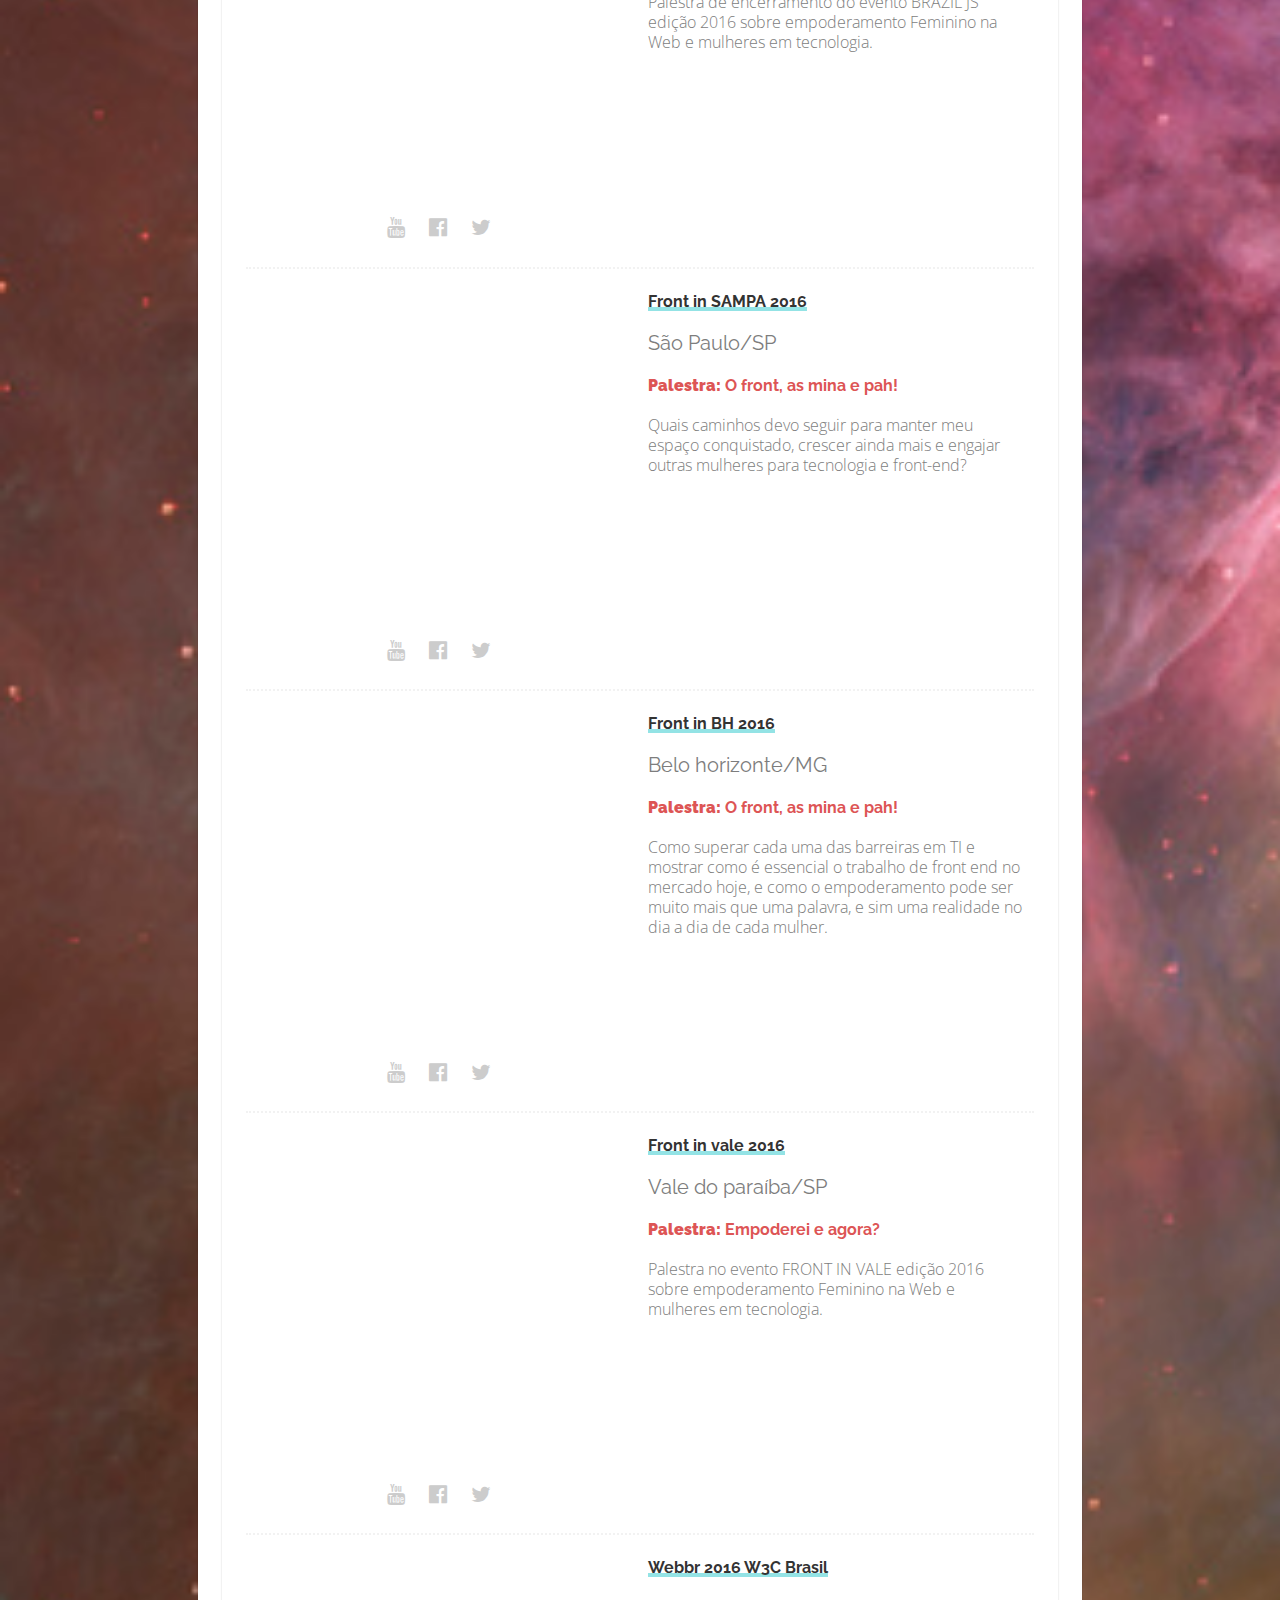
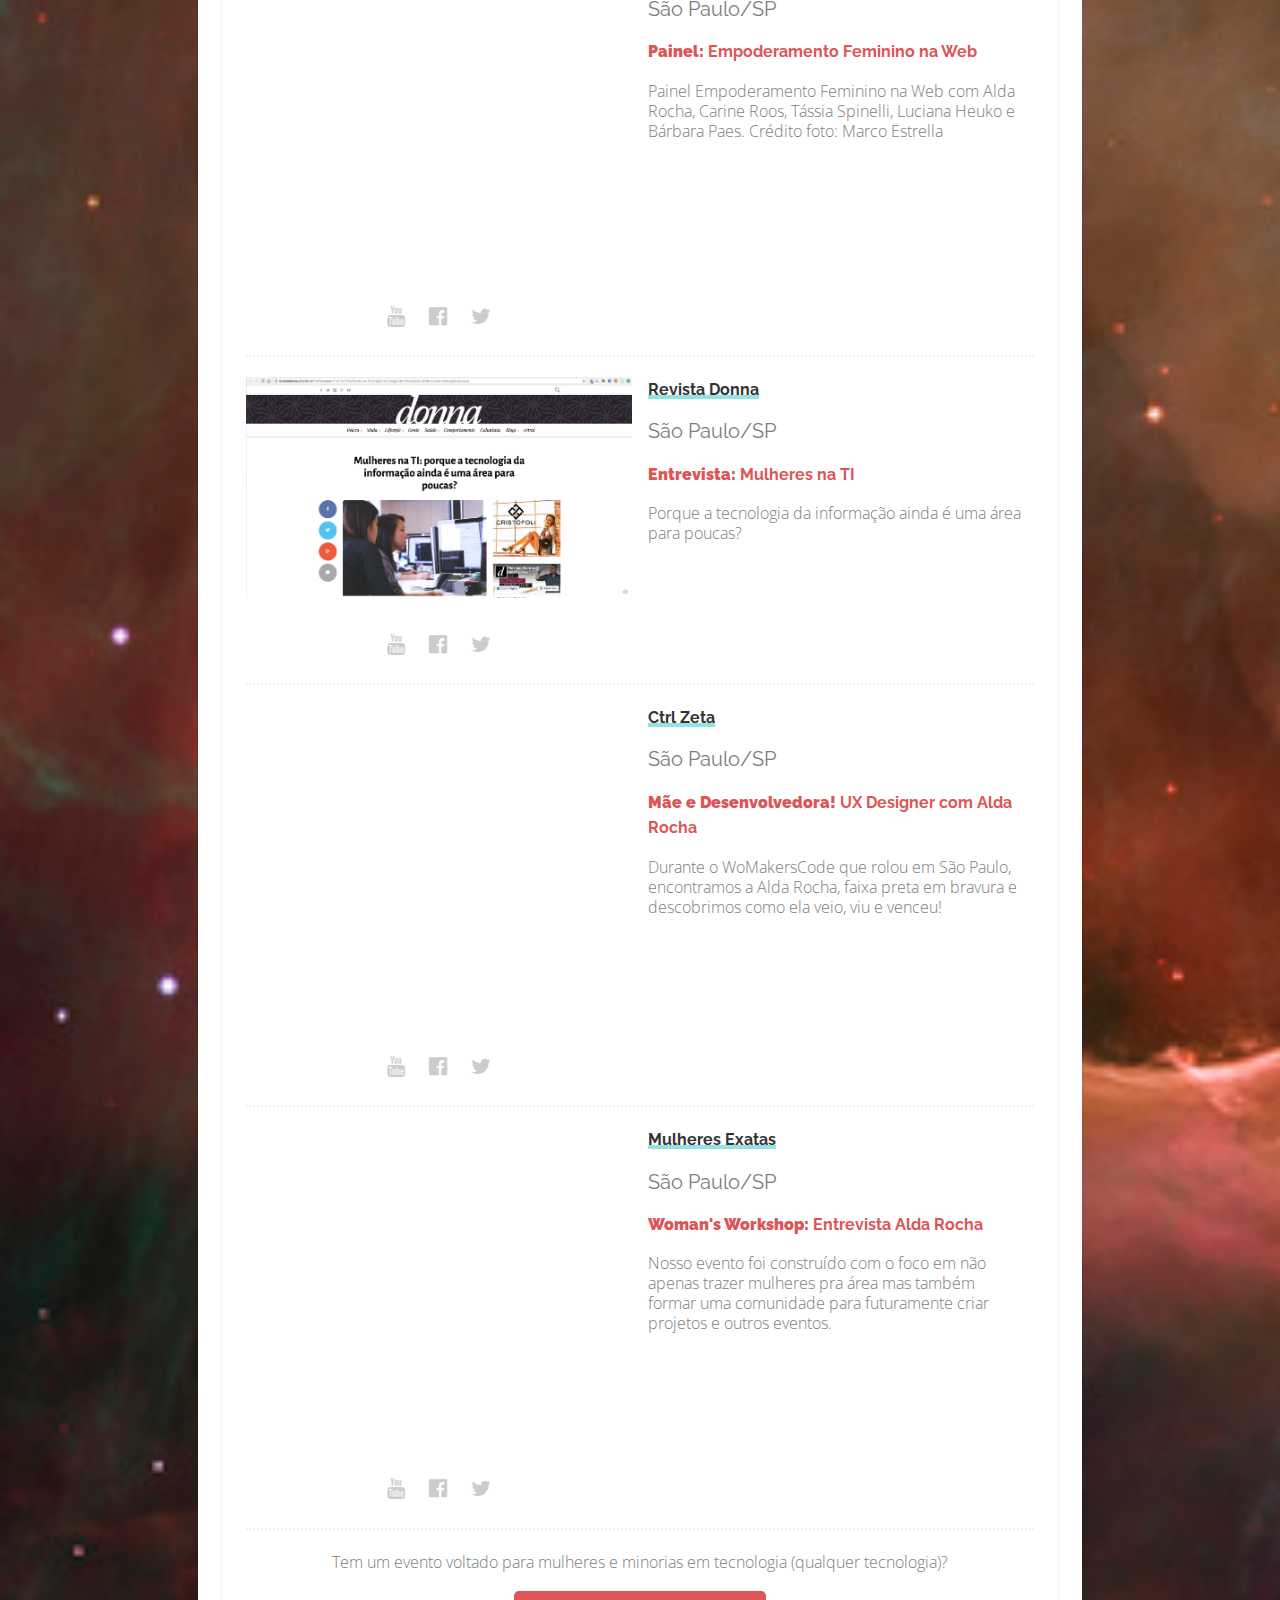
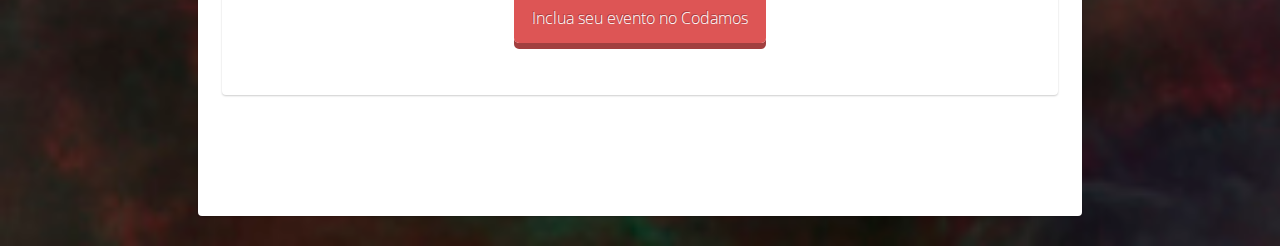
==== commit b9ad02af: "Editando background do card inicial" ====
--- a/index.html
+++ b/index.html
@@ -19,7 +19,7 @@
         <a href="podcast.html">podcasts</a>
       </nav>
 
-  		<div class="text-center">
+  		<div class="card text-center">
           <img src="images/avatar2019.png" alt="Alda Rocha" id="img-profile" class="img-small">
           <h1>Alda Rocha <span class="gray">@mjcoffeeholick</span></h1>
           <h2>UX researcher, Jr. UX writer, Senior UX Designer and WebDev.</h2>
@@ -29,7 +29,7 @@
           </a>
   		</div>
 
-  		<div class="card text-center">
+  		<div class="text-center">
   			<ul class="list-inline">
   				<li class="text-center">
             <a href="https://medium.com/@mjcoffeeholick" target="_blank" alt="Medium" title="Medium">
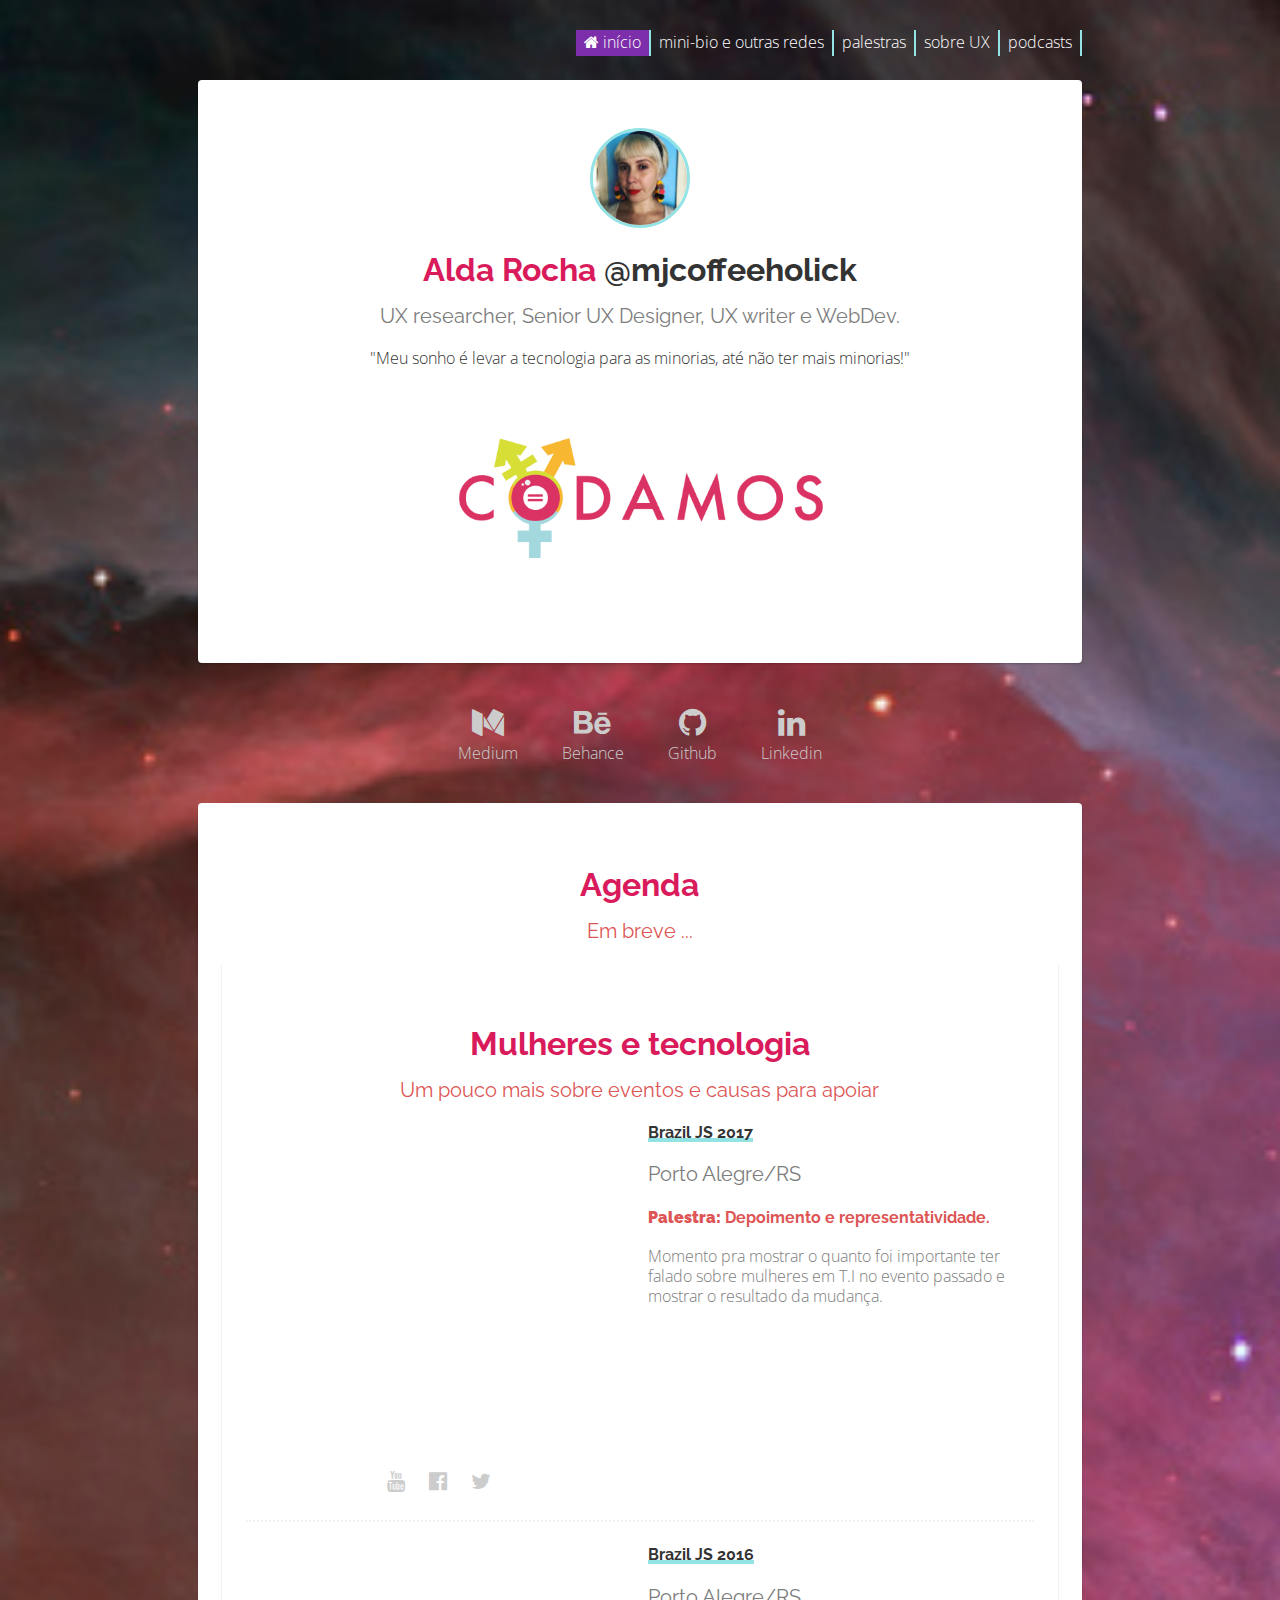
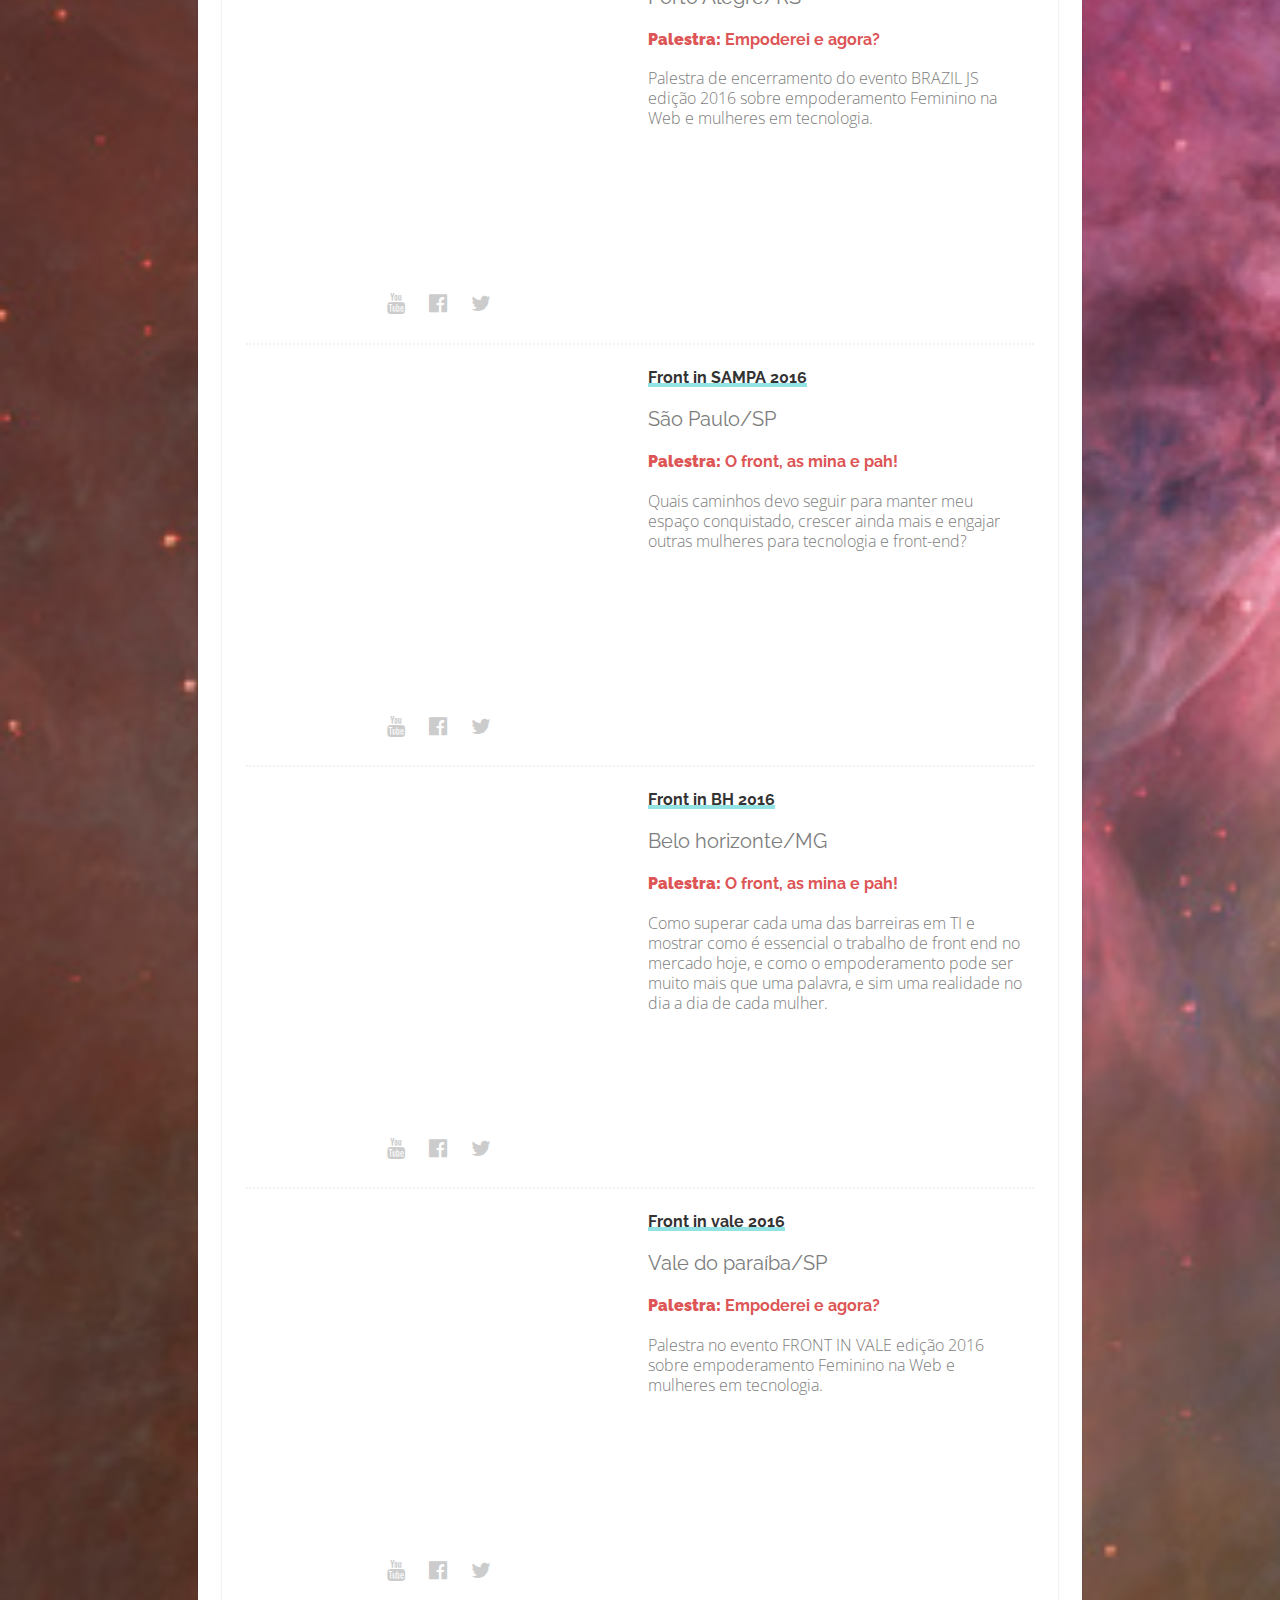
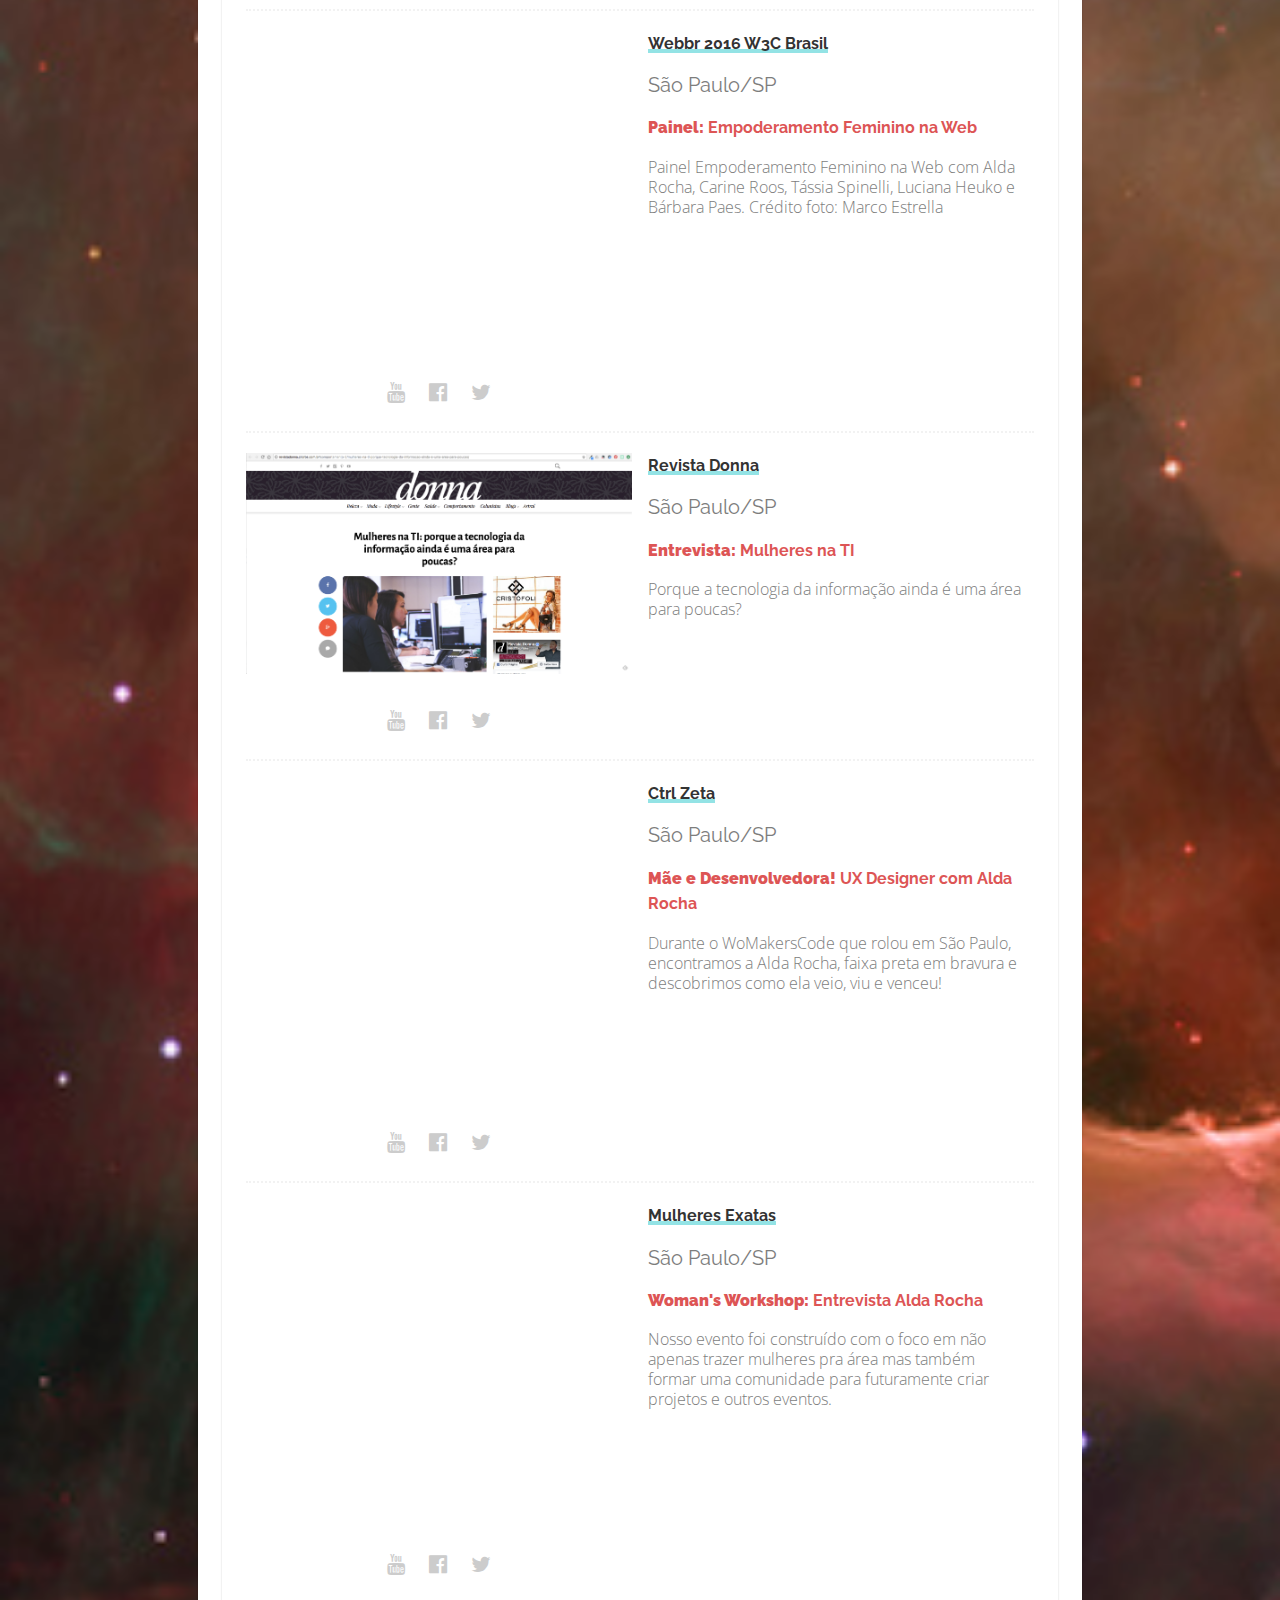
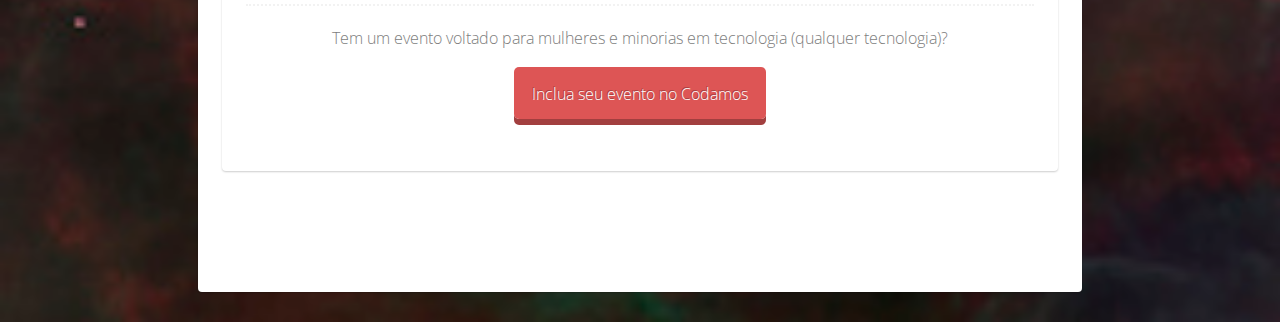
==== commit 9881072c: "Edtando mini bio" ====
--- a/index.html
+++ b/index.html
@@ -20,9 +20,9 @@
       </nav>
 
   		<div class="card text-center">
-          <img src="images/avatar2019.png" alt="Alda Rocha" id="img-profile" class="img-small">
+          <img src="images/avatar2019.jpg" alt="Alda Rocha" id="img-profile" class="img-small">
           <h1>Alda Rocha <span class="gray">@mjcoffeeholick</span></h1>
-          <h2>UX researcher, Jr. UX writer, Senior UX Designer and WebDev.</h2>
+          <h2>UX researcher, Senior UX Designer, UX writer e WebDev.</h2>
           <p class="gray txt-top">"Meu sonho é levar a tecnologia para as minorias, até não ter mais minorias!"</p>
           <a href="https://www.codamos.club/" target="_blank">
             <img src="images/imagem-redes-codamos.png" alt="Logo do projeto Codamos" id="logo-highlight" alt="Codamos" title="Codamos" >
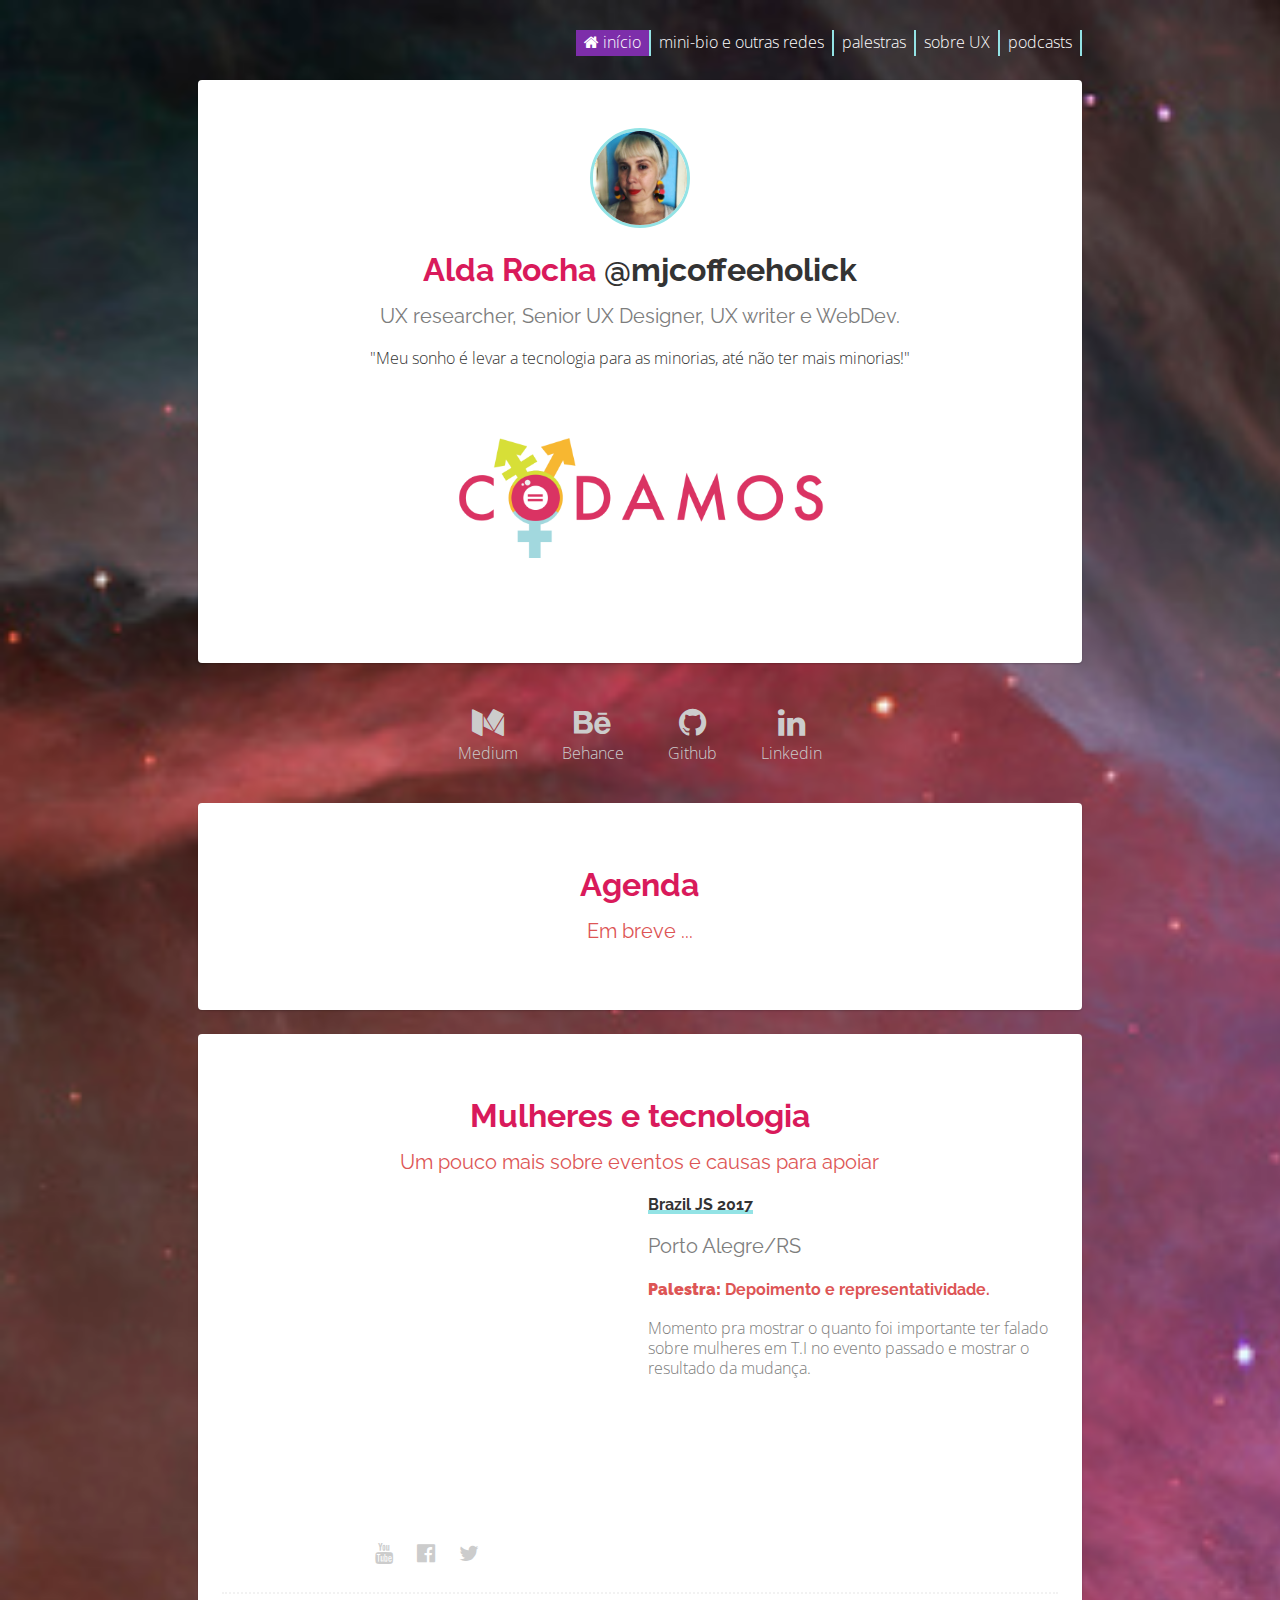
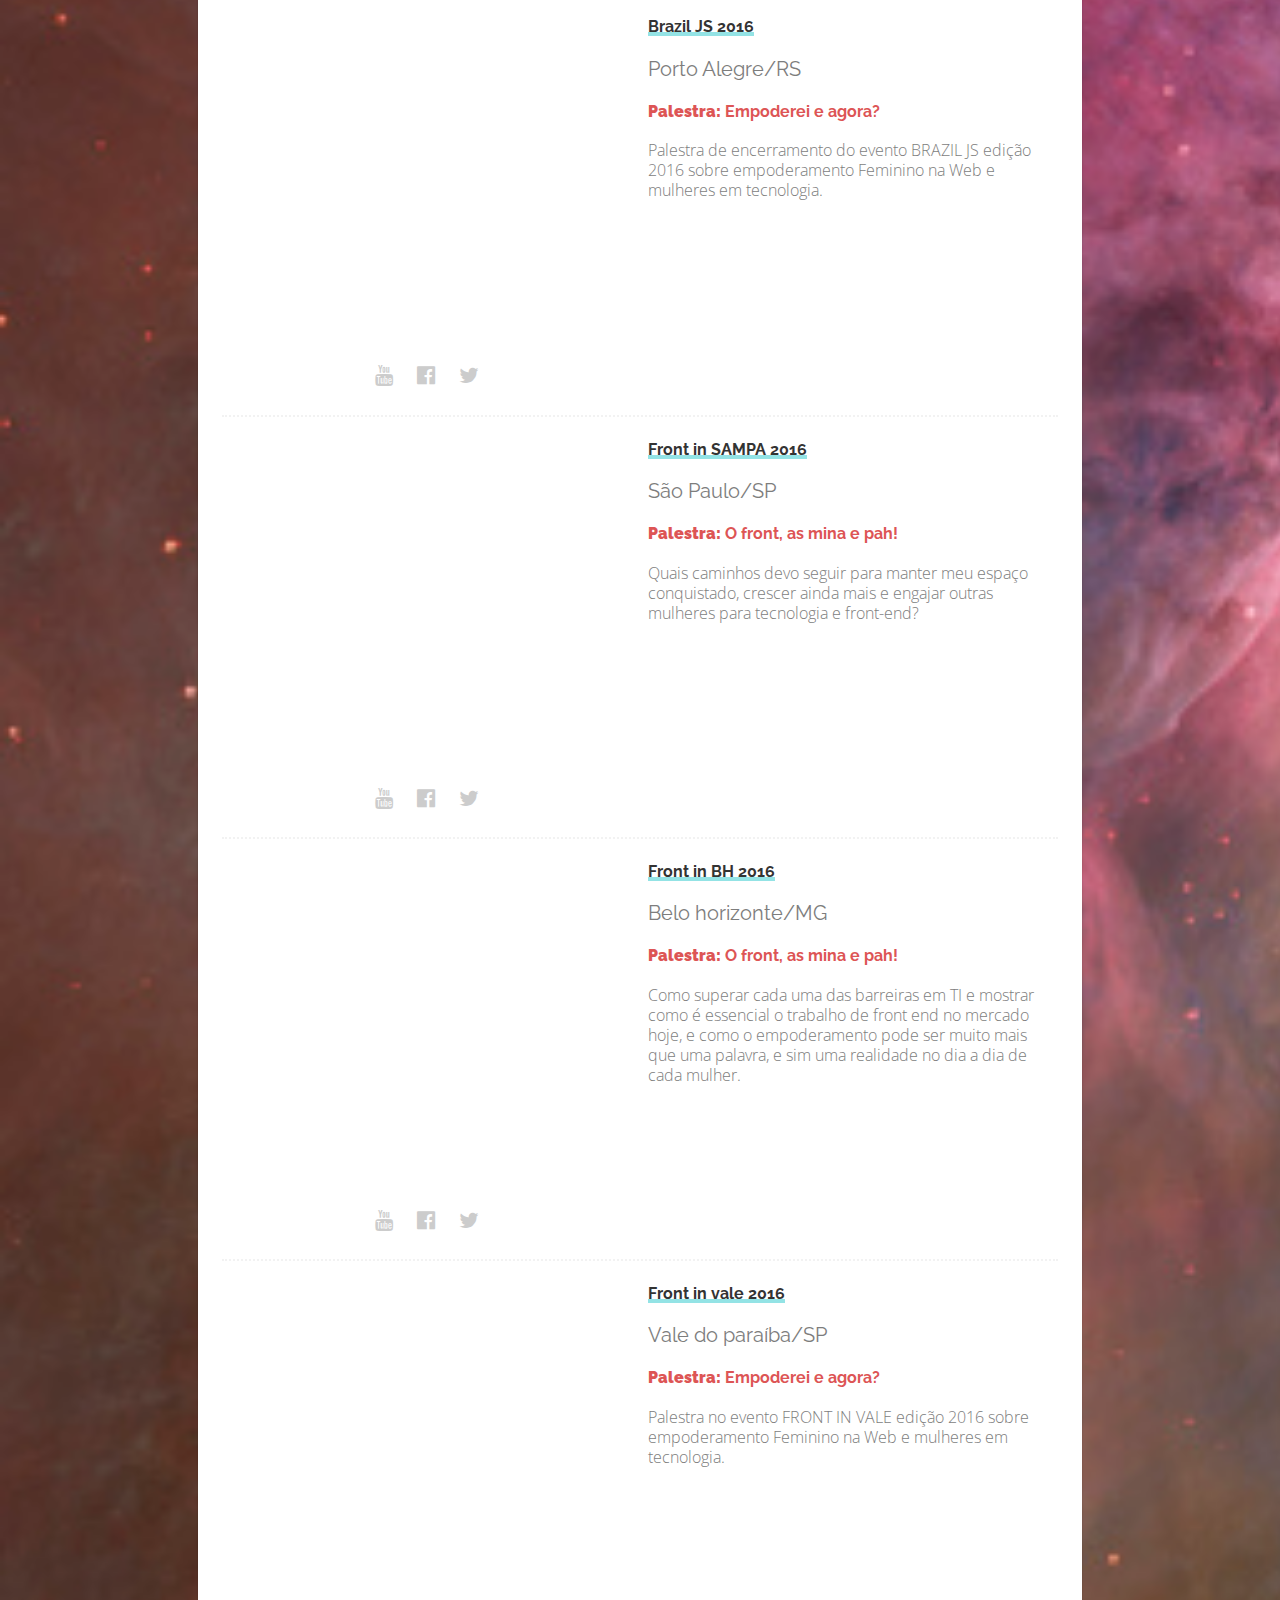
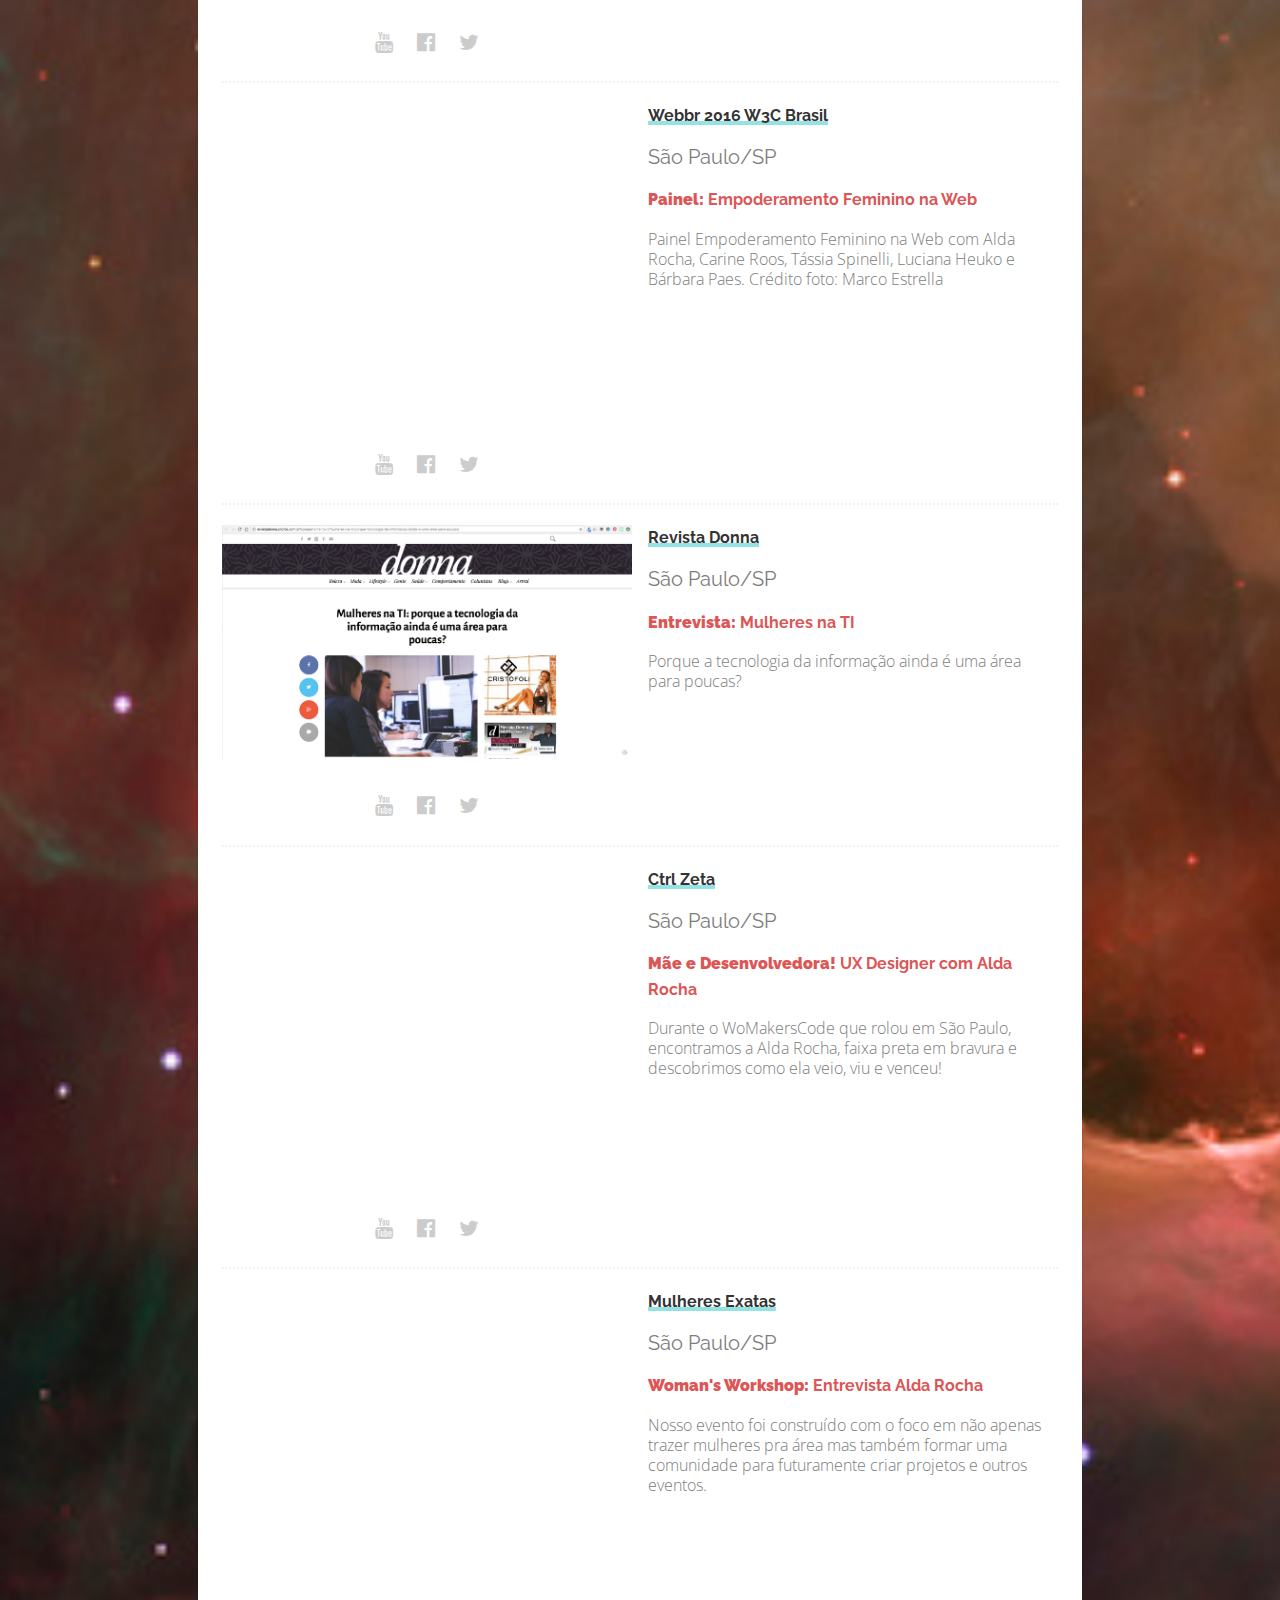
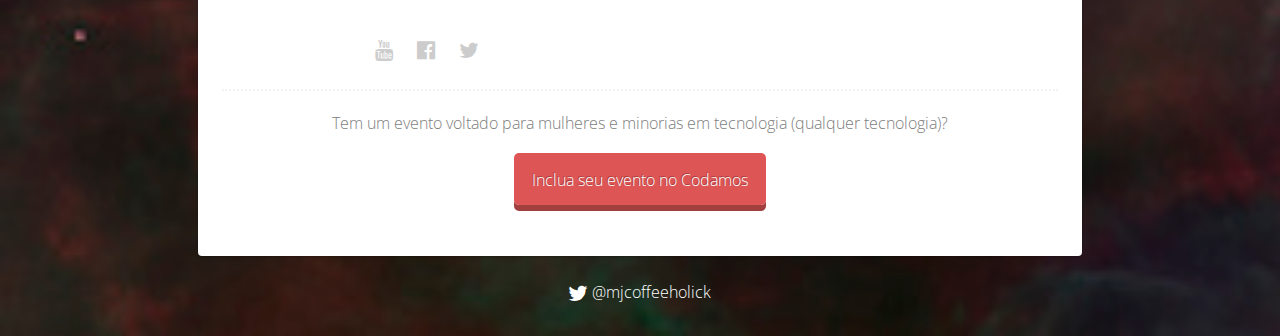
==== commit 72ae9ddd: "Ajustando box de agenda" ====
--- a/index.html
+++ b/index.html
@@ -216,7 +216,7 @@
             <p>SOBRE A PALESTRA</p>
           </div>
           <div class="clear"></div>
-        </div> <!-- fim
+        </div> <!-- fim -->
 
   		</div> <!-- fim do box agenda -->
 
